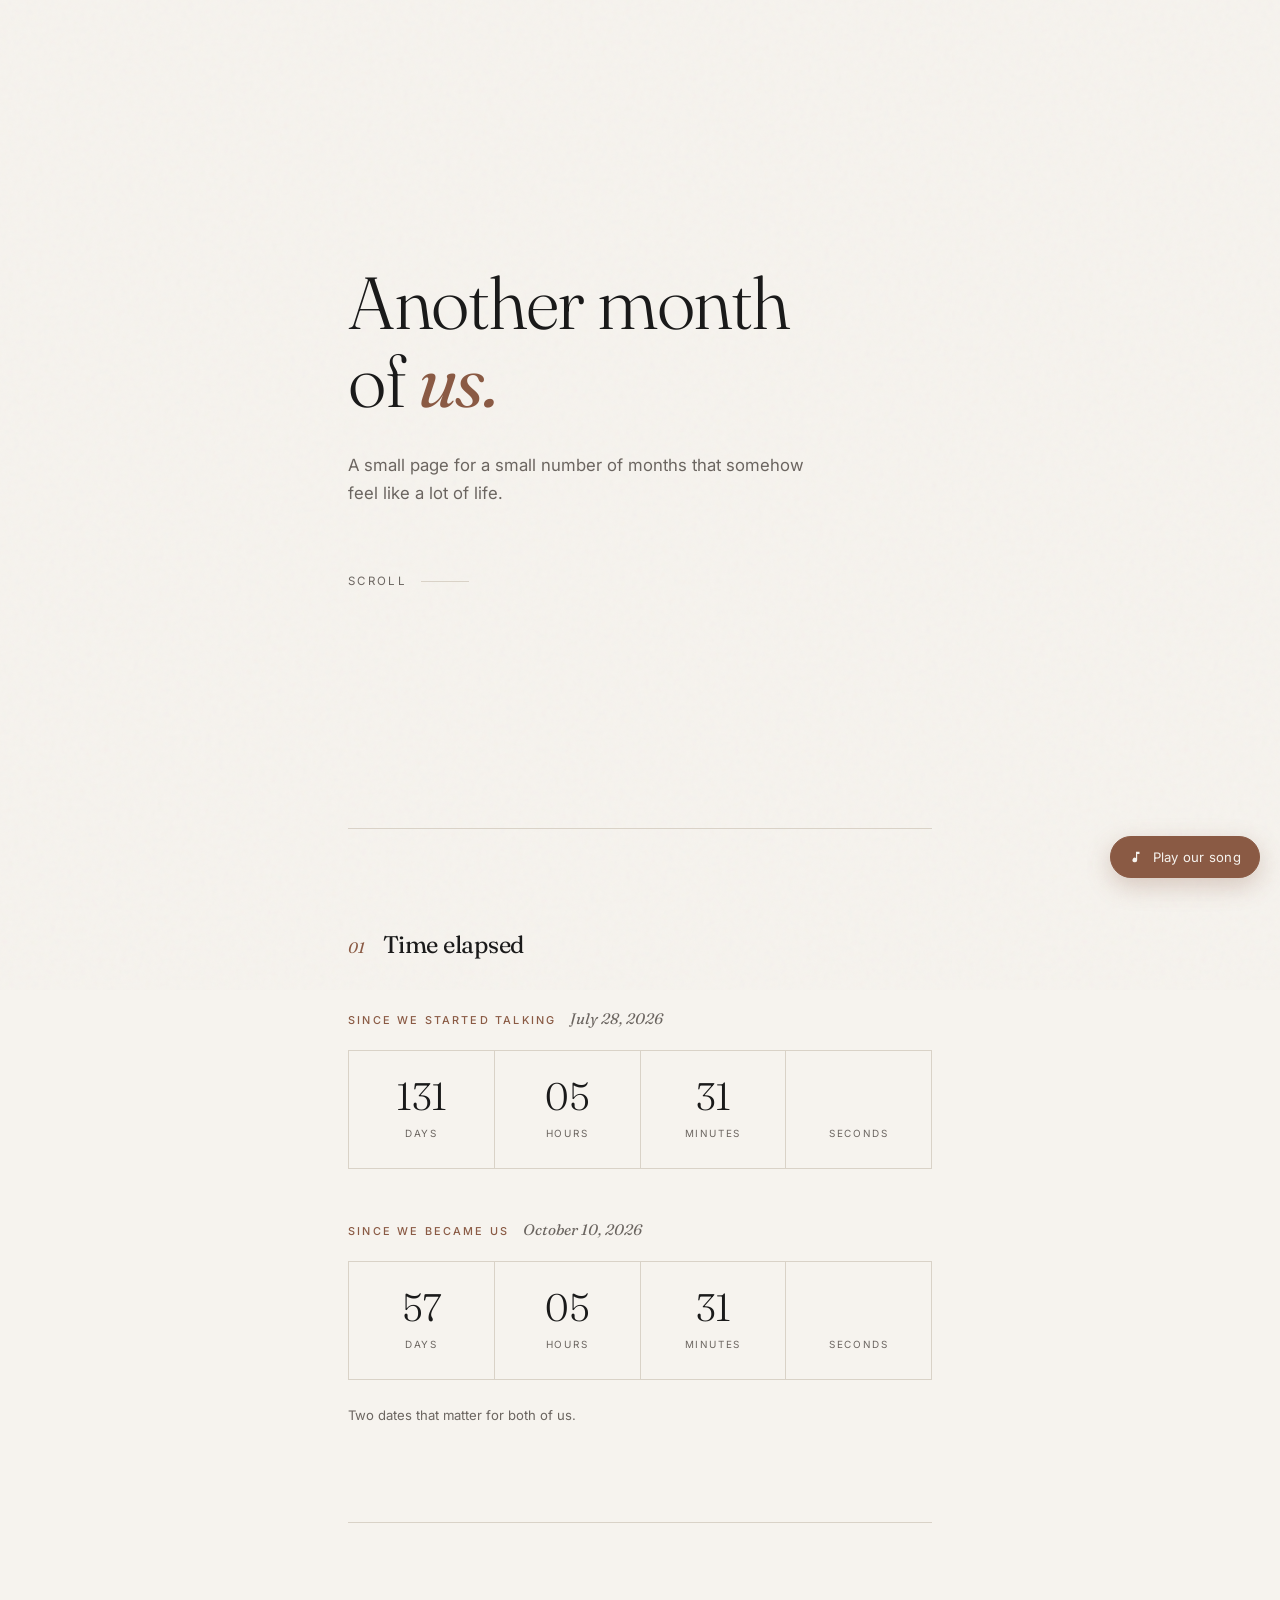
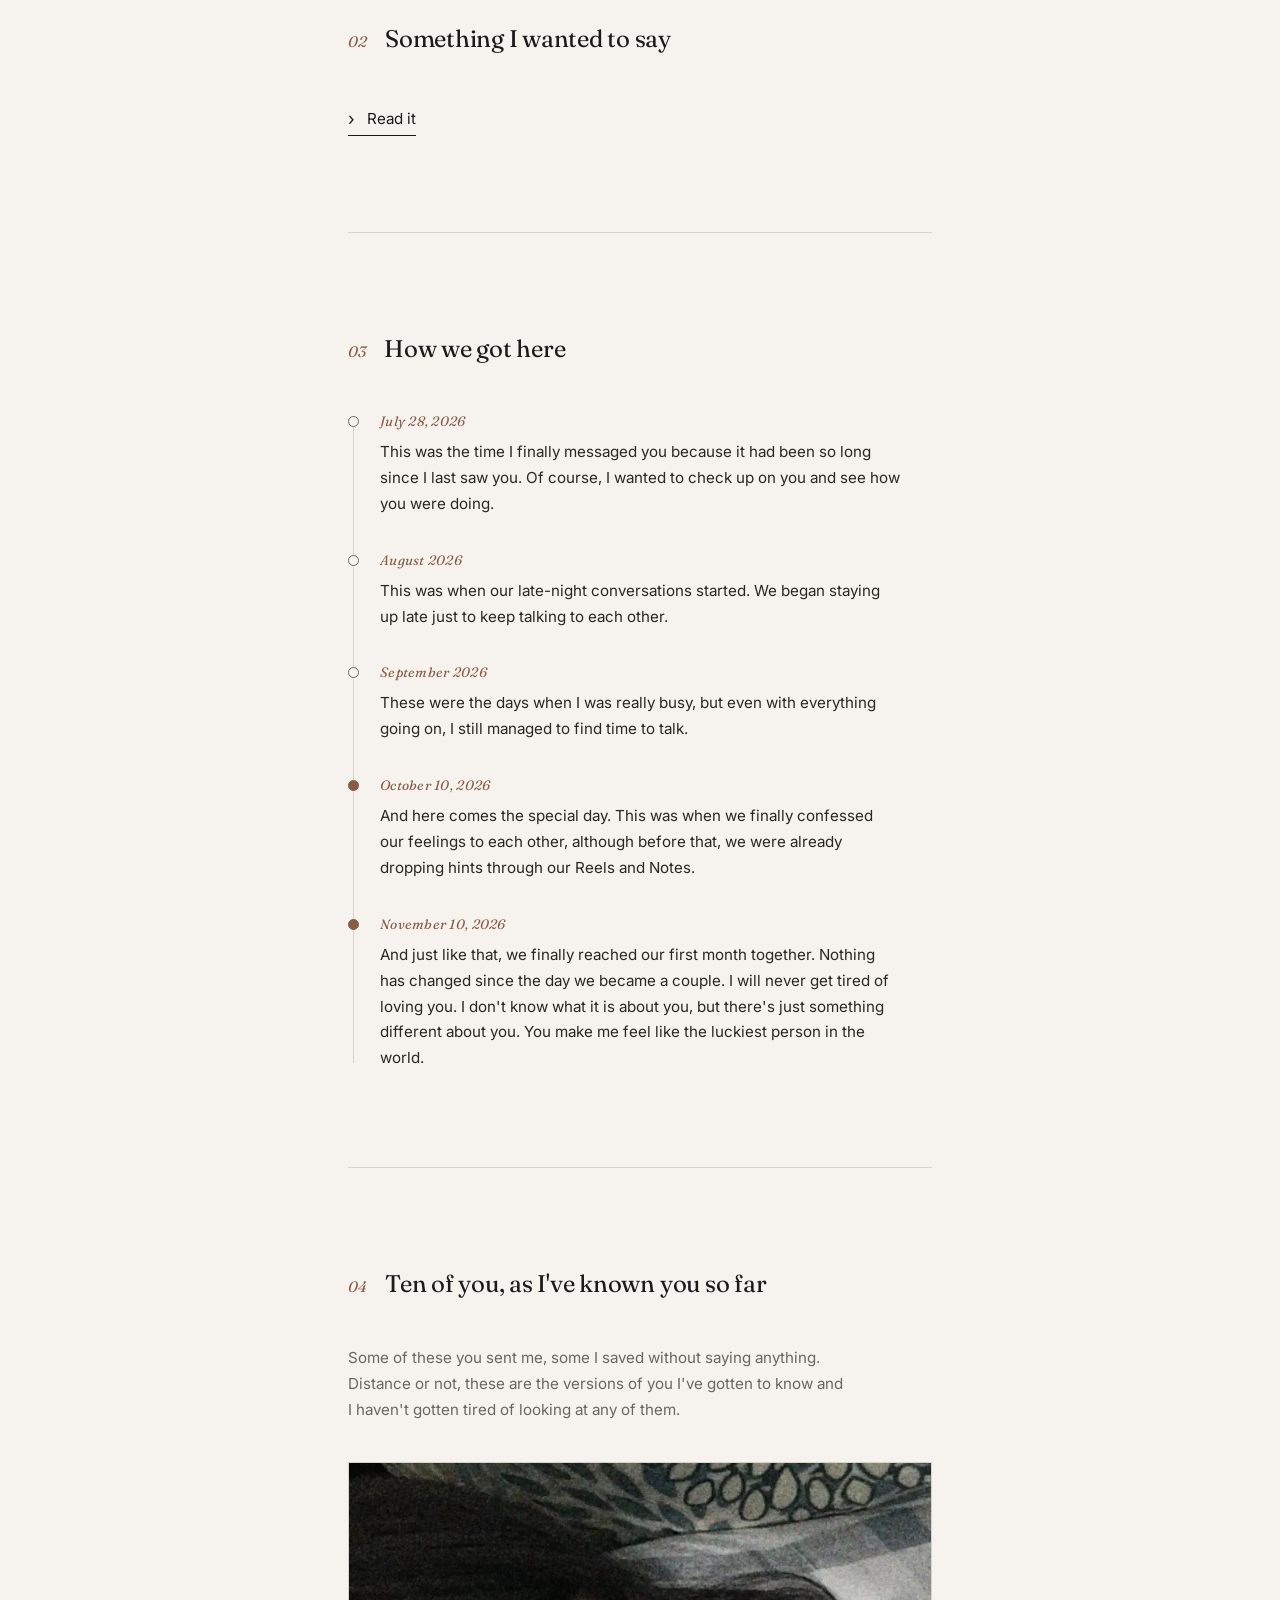
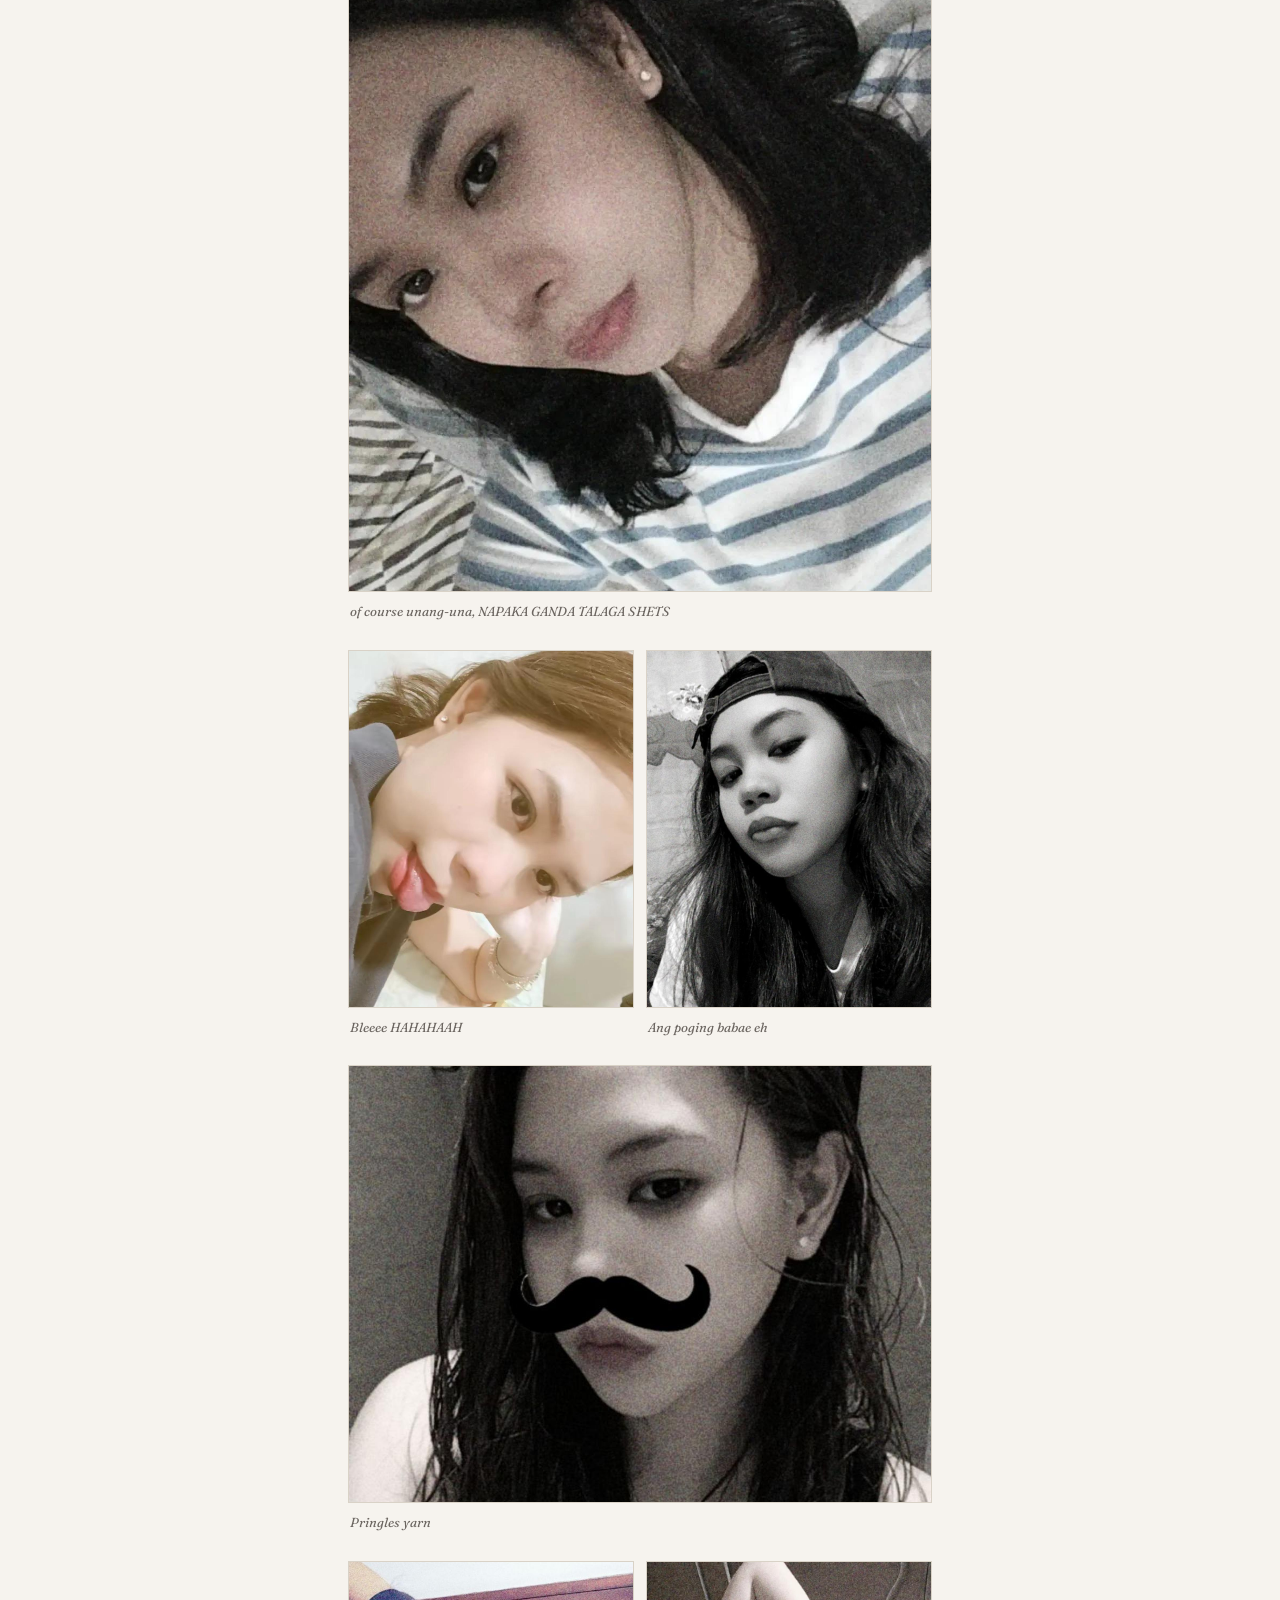
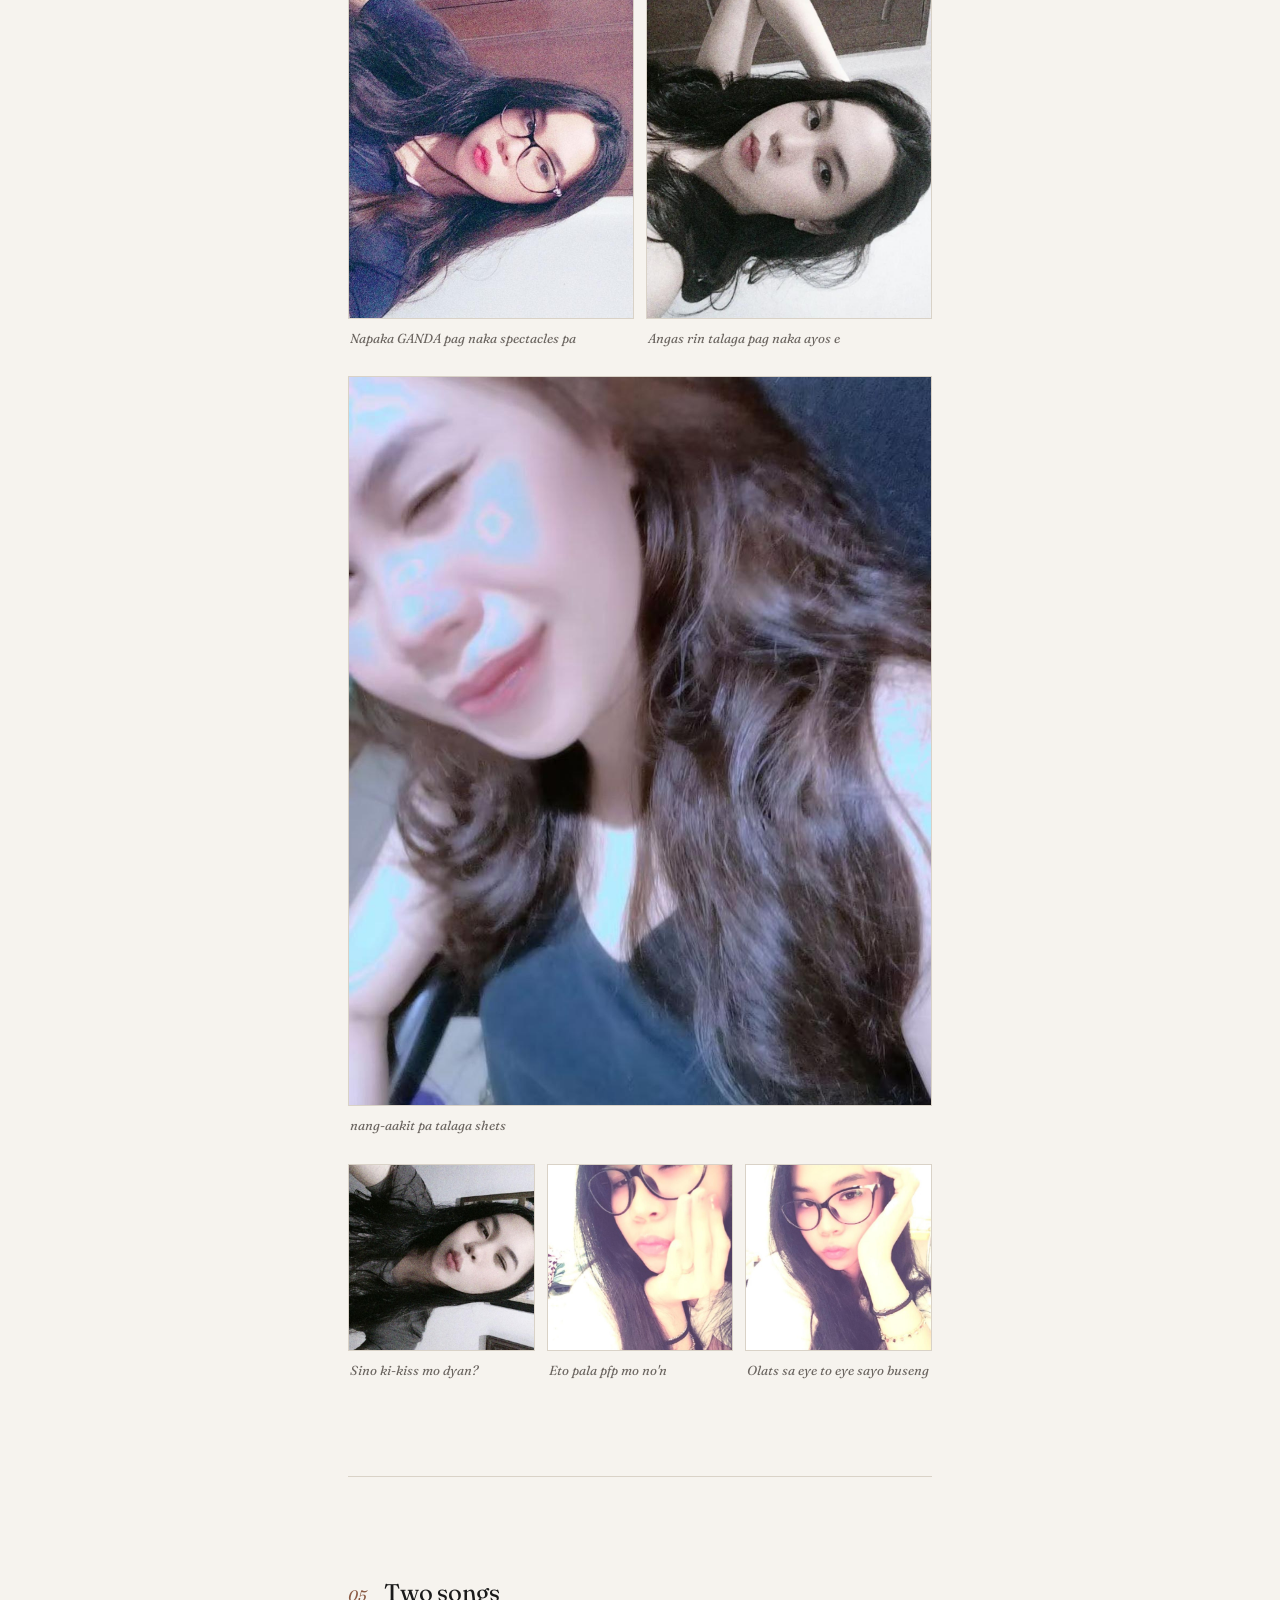
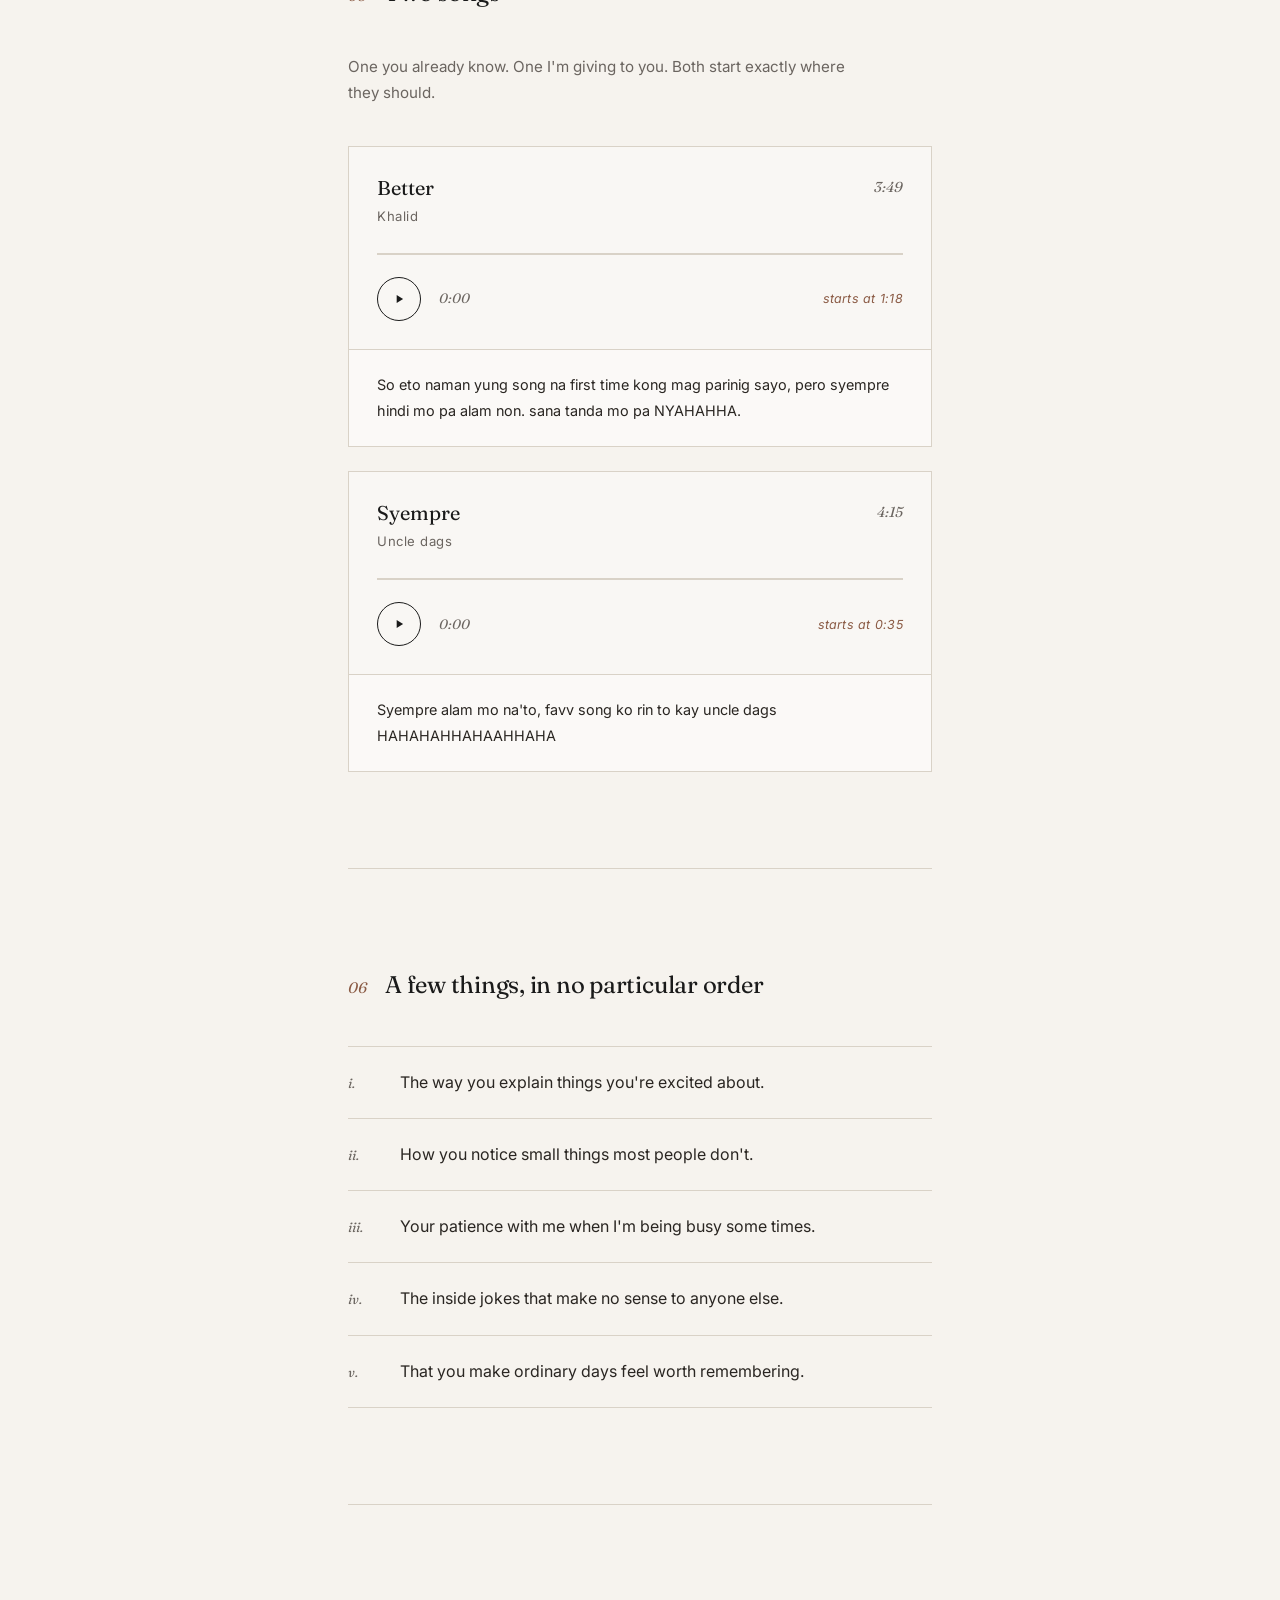
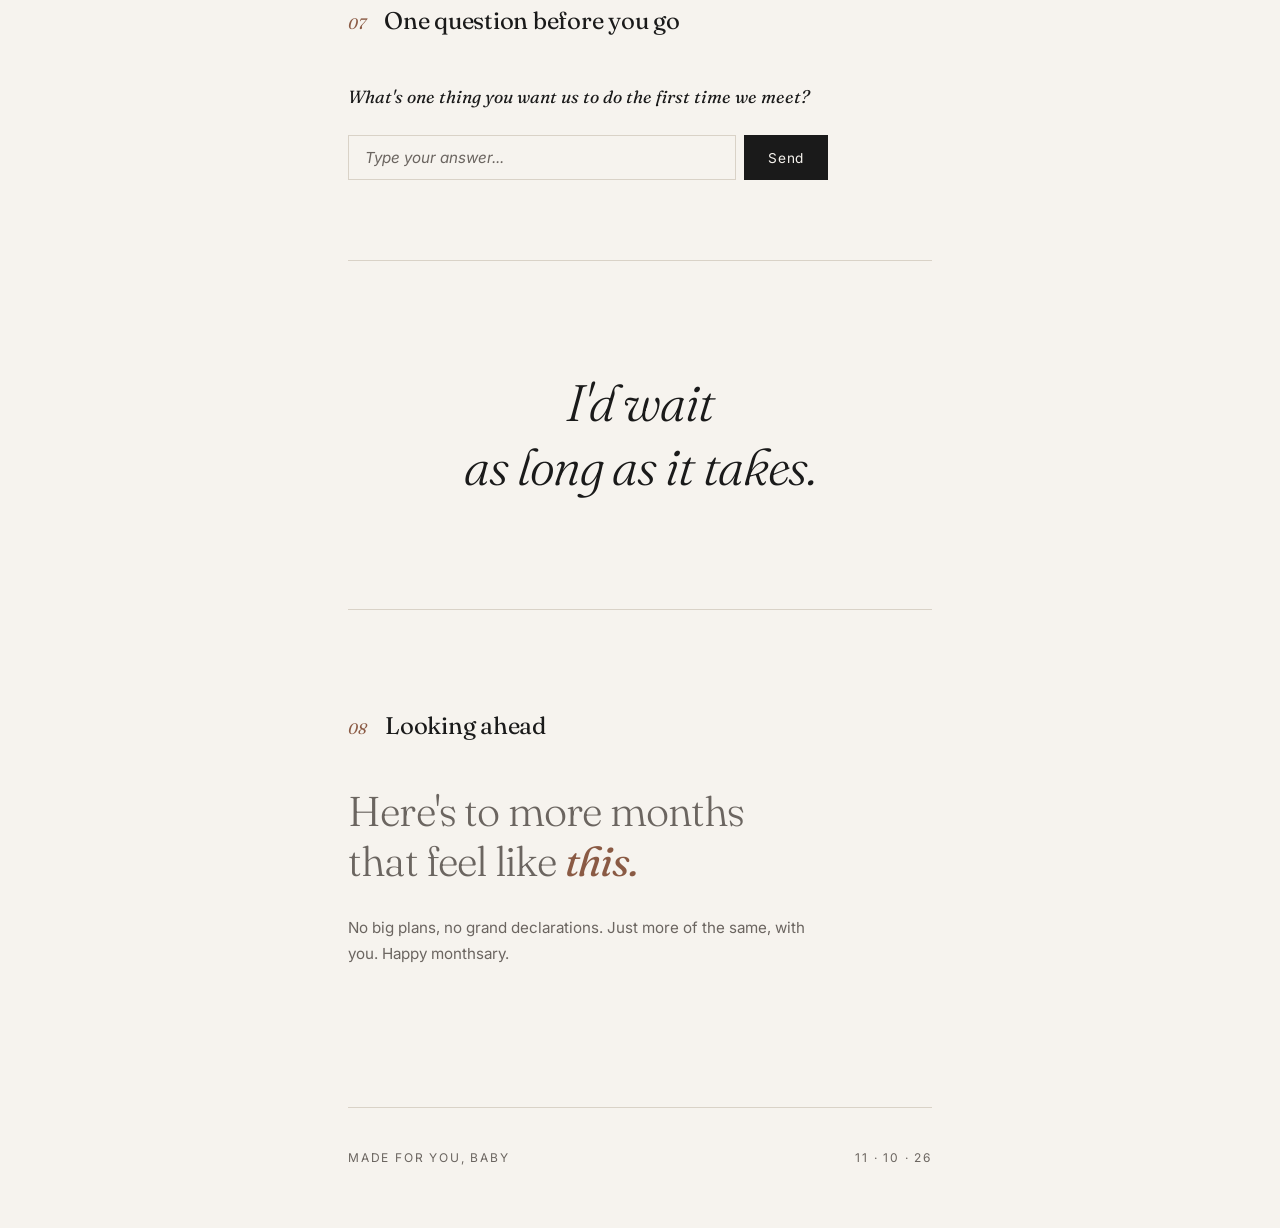
==== main.html @ 3de146c2 "Add files via upload" ====
<!DOCTYPE html>
<html lang="en">
<head>
<meta charset="UTF-8">
<meta name="viewport" content="width=device-width, initial-scale=1.0">
<title>November 10</title>
<link rel="preconnect" href="https://fonts.googleapis.com">
<link rel="preconnect" href="https://fonts.gstatic.com" crossorigin>
<link href="https://fonts.googleapis.com/css2?family=Fraunces:opsz,wght@9..144,300;9..144,400;9..144,500&family=Inter:wght@300;400;500&display=swap" rel="stylesheet">
<link rel="stylesheet" href="styles.css">
</head>
<body>

<!-- Reading progress bar -->
<div class="progress-track" aria-hidden="true">
  <div class="progress-fill" id="progressFill"></div>
</div>

<div class="wrap">

  <header class="hero">
    <div class="eyebrow"></div>
    <h1>Another month<br>of <em>us.</em></h1>
    <p class="lede">A small page for a small number of months that somehow feel like a lot of life.</p>
    <div class="scroll-cue">Scroll</div>
  </header>

  <!-- 01 COUNTER -->
  <section class="reveal">
    <div class="section-head">
      <span class="num">01</span>
      <h2>Time elapsed</h2>
    </div>

    <div class="time-group">
      <div class="time-label">
        <span class="tag">Since we started talking</span>
        <span class="date">July 28, 2026</span>
      </div>
      <div class="counter">
        <div class="cell"><span class="n flip-num" data-num="talk-d">0</span><span class="l">Days</span></div>
        <div class="cell"><span class="n flip-num" data-num="talk-h">0</span><span class="l">Hours</span></div>
        <div class="cell"><span class="n flip-num" data-num="talk-m">0</span><span class="l">Minutes</span></div>
        <div class="cell"><span class="n flip-num" data-num="talk-s">0</span><span class="l">Seconds</span></div>
      </div>
    </div>

    <div class="time-group">
      <div class="time-label">
        <span class="tag">Since we became us</span>
        <span class="date">October 10, 2026</span>
      </div>
      <div class="counter">
        <div class="cell"><span class="n flip-num" data-num="us-d">0</span><span class="l">Days</span></div>
        <div class="cell"><span class="n flip-num" data-num="us-h">0</span><span class="l">Hours</span></div>
        <div class="cell"><span class="n flip-num" data-num="us-m">0</span><span class="l">Minutes</span></div>
        <div class="cell"><span class="n flip-num" data-num="us-s">0</span><span class="l">Seconds</span></div>
      </div>
    </div>

    <p class="counter-note">
      Two dates that matter for both of us.
    </p>
  </section>

  <!-- 02 LETTER -->
  <section class="reveal">
    <div class="section-head">
      <span class="num">02</span>
      <h2>Something I wanted to say</h2>
    </div>
    <button class="letter-trigger" id="letterBtn" aria-expanded="false" aria-controls="letter">
      <span class="arrow">&rsaquo;</span>
      <span>Read it</span>
    </button>

    <div class="letter" id="letter">

      <div class="letter-toolbar">
        <button class="translate-btn" id="translateBtn" aria-pressed="false">
          <svg viewBox="0 0 24 24" aria-hidden="true">
            <path d="M12.87 15.07l-2.54-2.51.03-.03A17.52 17.52 0 0 0 14.07 6H17V4h-7V2H8v2H1v2h11.17C11.5 7.92 10.44 9.75 9 11.35 8.07 10.32 7.3 9.19 6.69 8h-2c.73 1.63 1.73 3.17 2.98 4.56l-5.09 5.02L4 19l5-5 3.11 3.11.76-2.04zM18.5 10h-2L12 22h2l1.12-3h4.75L21 22h2l-4.5-12zm-2.62 7l1.62-4.33L19.12 17h-3.24z"/>
          </svg>
          <span id="translateLabel">Translate to Tagalog</span>
        </button>
      </div>

      <div class="letter-content" data-lang="en">
        <p>Marianne,</p>
        <p>Baby, first of all, thank you for all the time you've been giving me. I think it all started when we kept having conversations with each other, even if it meant staying up late. Thank you because we wouldn't be like this if you hadn't made the first move back then. I was just too scared to say what I really felt, or in short, I was too shy HAHAHAHA.</p>
        <p>But anyway, here we are now, finally together, and I'm just really happy about it. It feels like I found a treasure chest HAHAHA.</p>
        <p>I'm also sorry if I can't give you the things you need right now, but I promise I'll make it up to you. I'll also be consistent in this relationship. I hope things between us never change and that we stay the way we are right now.</p>
        <p>And please, just tell me if there are things I say that are wrong so I can avoid saying them. Sometimes, I might go too far with the things I say without realizing that they're already wrong. I promise I'll keep changing and improving.</p>
        <p>That's all, and thank you so much for everything, I love you so much!</p>
        <p class="sign">— Chester</p>
      </div>

      <div class="letter-content" data-lang="tl" hidden>
        <p>Marianne,</p>
        <p>Baby, una sa lahat, thank you sa lahat ng time na binibigay mo sakin simula na siguro to nung sunod sunod na pag-uusap natin na puro puyatan pa, then thank you kasi hindi sana tayo ganto kung hindi pa ikaw nag first move non, parang takot pa kasi ako non sabihin talaga o in short torpe HAHAHAHA</p>
        <p>Pero so yun na nga andito na tayo sa time na naging tayo na which is para sakin sobrang saya and hindi ko lang na expect na ganto mangyayari, kasi sino ba naman diba ikaw pa talaga nagka gusto sakin tas ang ganda ganda mo pa aa, para akong nakakita ng treasure chest nyan HAHAHAHAHA</p>
        <p>Then sorry if sa ngayon hindi ko pa kaya ibigay yung mga things na need mo, pero promise babawi't babawi ako and then magiging consistent ako sa relationship natin na'to, huwag sana magbago kung ano tayo ngayon.</p>
        <p>And magsabi kalang if may mga bagay akong maling nasasabi para maiwasan ko kasi minsan o siguro sumosobra na rin ako sa mga sinasabi ko na mali na pala ganon, promise magbabago at magbabago ako.</p>
        <p>'Yun lang, baby. Thank you so much sa lahat, I love you so much!</p>
        <p class="sign">— Chester</p>
      </div>

    </div>
  </section>

  <!-- 03 TIMELINE -->
  <section class="reveal">
    <div class="section-head">
      <span class="num">03</span>
      <h2>How we got here</h2>
    </div>
    <div class="timeline">
      <div class="tl-item">
        <div class="tl-dot"></div>
        <div class="tl-date">July 28, 2026</div>
        <div class="tl-text">This was the time I finally messaged you because it had been so long since I last saw you. Of course, I wanted to check up on you and see how you were doing.</div>
      </div>
      <div class="tl-item">
        <div class="tl-dot"></div>
        <div class="tl-date">August 2026</div>
        <div class="tl-text">This was when our late-night conversations started. We began staying up late just to keep talking to each other.</div>
      </div>
      <div class="tl-item">
        <div class="tl-dot"></div>
        <div class="tl-date">September 2026</div>
        <div class="tl-text">These were the days when I was really busy, but even with everything going on, I still managed to find time to talk.</div>
      </div>
      <div class="tl-item">
        <div class="tl-dot accent"></div>
        <div class="tl-date">October 10, 2026</div>
        <div class="tl-text">And here comes the special day. This was when we finally confessed our feelings to each other, although before that, we were already dropping hints through our Reels and Notes.</div>
      </div>
      <div class="tl-item">
        <div class="tl-dot accent"></div>
        <div class="tl-date">November 10, 2026</div>
        <div class="tl-text">And just like that, we finally reached our first month together. Nothing has changed since the day we became a couple. I will never get tired of loving you. I don't know what it is about you, but there's just something different about you. You make me feel like the luckiest person in the world.</div>
      </div>
    </div>
  </section>

  <!-- 04 PHOTOS -->
  <section class="reveal">
    <div class="section-head">
      <span class="num">04</span>
      <h2>Ten of you, as I've known you so far</h2>
    </div>
    <p class="photo-intro">
      Some of these you sent me, some I saved without saying anything. Distance or not, these are the versions of you I've gotten to know and I haven't gotten tired of looking at any of them.
    </p>

    <div class="gallery">

      <div class="photo-row full">
        <div class="photo">
          <div class="photo-frame portrait">
            <img src="5.jpg" alt="Photo 1" data-lightbox data-caption="of course unang-una, NAPAKA GANDA TALAGA SHETS">
          </div>
          <p class="photo-cap">of course unang-una, NAPAKA GANDA TALAGA SHETS</p>
        </div>
      </div>

      <div class="photo-row duo">
        <div class="photo">
          <div class="photo-frame portrait">
            <img src="7.jpg" alt="Photo 2" data-lightbox data-caption="Bleeee HAHAHAAH">
          </div>
          <p class="photo-cap">Bleeee HAHAHAAH</p>
        </div>
        <div class="photo">
          <div class="photo-frame portrait">
            <img src="9.jpg" alt="Photo 3" data-lightbox data-caption="Ang poging babae eh">
          </div>
          <p class="photo-cap">Ang poging babae eh</p>
        </div>
      </div>

      <div class="photo-row full">
        <div class="photo">
          <div class="photo-frame wide">
            <img src="6.jpg" alt="Photo 4" data-lightbox data-caption="Pringles yarn">
          </div>
          <p class="photo-cap">Pringles yarn</p>
        </div>
      </div>

      <div class="photo-row duo">
        <div class="photo">
          <div class="photo-frame portrait">
            <img src="2.jpg" alt="Photo 5" data-lightbox data-caption="Napaka GANDA pag naka spectacles pa">
          </div>
          <p class="photo-cap">Napaka GANDA pag naka spectacles pa</p>
        </div>
        <div class="photo">
          <div class="photo-frame portrait">
            <img src="8.jpg" alt="Photo 6" data-lightbox data-caption="Angas rin talaga pag naka ayos e">
          </div>
          <p class="photo-cap">Angas rin talaga pag naka ayos e</p>
        </div>
      </div>

      <div class="photo-row full">
        <div class="photo">
          <div class="photo-frame portrait">
            <img src="1.jpg" alt="Photo 7" data-lightbox data-caption="nang-aakit pa talaga shets">
          </div>
          <p class="photo-cap">nang-aakit pa talaga shets</p>
        </div>
      </div>

      <div class="photo-row trio">
        <div class="photo">
          <div class="photo-frame square">
            <img src="3.jpg" alt="Photo 8" data-lightbox data-caption="Sino ki-kiss mo dyan?">
          </div>
          <p class="photo-cap">Sino ki-kiss mo dyan?</p>
        </div>
        <div class="photo">
          <div class="photo-frame square">
            <img src="4.jpg" alt="Photo 9" data-lightbox data-caption="Eto pala pfp mo no'n">
          </div>
          <p class="photo-cap">Eto pala pfp mo no'n</p>
        </div>
        <div class="photo">
          <div class="photo-frame square">
            <img src="10.jpg" alt="Photo 10" data-lightbox data-caption="Olats sa eye to eye sayo buseng">
          </div>
          <p class="photo-cap">Olats sa eye to eye sayo buseng</p>
        </div>
      </div>

    </div>
  </section>

  <!-- 05 MUSIC -->
  <section class="reveal">
    <div class="section-head">
      <span class="num">05</span>
      <h2>Two songs</h2>
    </div>
    <p class="music-intro">One you already know. One I'm giving to you. Both start exactly where they should.</p>

    <div class="track">
      <div class="track-player">
        <div class="music-meta">
          <div>
            <div class="music-title">Better</div>
            <div class="music-artist">Khalid</div>
          </div>
          <div class="music-duration" data-dur="track1">0:00</div>
        </div>

        <div class="progress-wrap" data-track="track1">
          <div class="progress-bar" data-bar="track1"></div>
        </div>

        <div class="controls">
          <button class="play-btn" data-play="track1" aria-label="Play">
            <svg data-icon="track1" viewBox="0 0 24 24"><path d="M8 5v14l11-7z"/></svg>
          </button>
          <span class="time" data-time="track1">0:00</span>
          <span class="start-hint" data-hint="track1"></span>
        </div>
      </div>

      <p class="music-note">
        So eto naman yung song na first time kong mag parinig sayo, pero syempre hindi mo pa alam non. sana tanda mo pa NYAHAHHA.
      </p>

      <audio id="track1" preload="metadata" src="Khalid - Better (Lyrics).mp3" data-start="1:18"></audio>
    </div>

    <div class="track">
      <div class="track-player">
        <div class="music-meta">
          <div>
            <div class="music-title">Syempre</div>
            <div class="music-artist">Uncle dags</div>
          </div>
          <div class="music-duration" data-dur="track2">0:00</div>
        </div>

        <div class="progress-wrap" data-track="track2">
          <div class="progress-bar" data-bar="track2"></div>
        </div>

        <div class="controls">
          <button class="play-btn" data-play="track2" aria-label="Play">
            <svg data-icon="track2" viewBox="0 0 24 24"><path d="M8 5v14l11-7z"/></svg>
          </button>
          <span class="time" data-time="track2">0:00</span>
          <span class="start-hint" data-hint="track2"></span>
        </div>
      </div>

      <p class="music-note">
        Syempre alam mo na'to, favv song ko rin to kay uncle dags HAHAHAHHAHAAHHAHA
      </p>

      <audio id="track2" preload="metadata" src="Willi Revillame - Syempre (Lyrics).mp3" data-start="35"></audio>
    </div>
  </section>

  <!-- 06 REASONS -->
  <section class="reveal">
    <div class="section-head">
      <span class="num">06</span>
      <h2>A few things, in no particular order</h2>
    </div>
    <ul class="reasons" id="reasons">
      <li><span class="idx">i.</span><span class="txt">The way you explain things you're excited about.</span></li>
      <li><span class="idx">ii.</span><span class="txt">How you notice small things most people don't.</span></li>
      <li><span class="idx">iii.</span><span class="txt">Your patience with me when I'm being busy some times.</span></li>
      <li><span class="idx">iv.</span><span class="txt">The inside jokes that make no sense to anyone else.</span></li>
      <li><span class="idx">v.</span><span class="txt">That you make ordinary days feel worth remembering.</span></li>
    </ul>
  </section>

  <!-- 07 QUESTION -->
  <section class="reveal question-section">
    <div class="section-head">
      <span class="num">07</span>
      <h2>One question before you go</h2>
    </div>
    <p class="question-text">What's one thing you want us to do the first time we meet?</p>
    <form class="question-form" id="questionForm">
      <input type="text" id="questionInput" placeholder="Type your answer..." autocomplete="off">
      <button type="submit">Send</button>
    </form>
    <p class="question-response" id="questionResponse" hidden>Noted. Consider it happening.</p>
  </section>

  <!-- CLOSING QUOTE -->
  <section class="closing-quote reveal">
    <p class="big-quote">I'd wait<br>as long as it takes.</p>
  </section>

  <!-- 08 CLOSING -->
  <section class="closing reveal">
    <div class="section-head">
      <span class="num">08</span>
      <h2>Looking ahead</h2>
    </div>
    <p class="big">Here's to more months<br>that feel like <em>this.</em></p>
    <p>No big plans, no grand declarations. Just more of the same, with you. Happy monthsary.</p>
  </section>

  <footer>
    <span>Made for you, Baby</span>
    <span>11 · 10 · 26</span>
  </footer>

</div>

<!-- FLOATING SONG PILL -->
<button class="song-pill" id="songPill" aria-label="Play our song">
  <svg viewBox="0 0 24 24" aria-hidden="true">
    <path d="M12 3v10.55A4 4 0 1 0 14 17V7h4V3h-6z"/>
  </svg>
  <span>Play our song</span>
</button>

<script src="script.js"></script>

</body>
</html>
---- styles.css ----
:root {
  --bg: #f6f3ee;
  --ink: #1a1a1a;
  --muted: #6b6560;
  --line: #d9d2c7;
  --accent: #8a5a44;
}

* { margin: 0; padding: 0; box-sizing: border-box; }
html { scroll-behavior: smooth; }

body {
  background: var(--bg);
  color: var(--ink);
  font-family: 'Inter', sans-serif;
  font-weight: 400;
  line-height: 1.7;
  -webkit-font-smoothing: antialiased;
  overflow-x: hidden;
}

body::before {
  content: '';
  position: fixed;
  inset: -10%;
  pointer-events: none;
  z-index: 1;
  opacity: 0.035;
  background-image: url("data:image/svg+xml,%3Csvg viewBox='0 0 200 200' xmlns='http://www.w3.org/2000/svg'%3E%3Cfilter id='n'%3E%3CfeTurbulence type='fractalNoise' baseFrequency='0.9' numOctaves='3'/%3E%3C/filter%3E%3Crect width='100%25' height='100%25' filter='url(%23n)'/%3E%3C/svg%3E");
  animation: grainDrift 140s linear infinite;
  will-change: transform;
}

@keyframes grainDrift {
  0%   { transform: translate3d(0, 0, 0); }
  25%  { transform: translate3d(-2%, -1%, 0); }
  50%  { transform: translate3d(1%, -3%, 0); }
  75%  { transform: translate3d(3%, 1%, 0); }
  100% { transform: translate3d(0, 0, 0); }
}

/* Respect users who prefer reduced motion */
@media (prefers-reduced-motion: reduce) {
  body::before { animation: none; }
}

.wrap {
  position: relative;
  z-index: 2;
  max-width: 640px;
  margin: 0 auto;
  padding: 0 28px;
}

/* =========================================================
   READING PROGRESS BAR — hairline at the very top
   ========================================================= */
.progress-track {
  position: fixed;
  top: 0;
  left: 0;
  right: 0;
  height: 2px;
  z-index: 9999;
  pointer-events: none;
  background: transparent;
}

.progress-fill {
  height: 100%;
  width: 0%;
  background: var(--accent);
  transition: width 0.08s linear;
  opacity: 0.85;
}

/* =========================================================
   FLIP DIGITS — soft sliding numbers on the counter
   ========================================================= */
.flip-num {
  display: inline-block;
  position: relative;
  transition: opacity 0.28s ease, transform 0.28s cubic-bezier(0.4, 0, 0.2, 1);
  will-change: opacity, transform;
}

.flip-num.flipping {
  opacity: 0;
  transform: translateY(-6px);
}

/* =========================================================
   HERO
   ========================================================= */
.hero {
  min-height: 92vh;
  display: flex;
  flex-direction: column;
  justify-content: center;
  padding: 80px 0;
}

.eyebrow {
  font-size: 0.72rem;
  letter-spacing: 0.22em;
  text-transform: uppercase;
  color: var(--muted);
  margin-bottom: 28px;
  opacity: 0;
  animation: fadeUp 1s 0.1s ease forwards;
}

h1 {
  font-family: 'Fraunces', serif;
  font-weight: 300;
  font-size: clamp(2.6rem, 8vw, 4.6rem);
  line-height: 1.05;
  letter-spacing: -0.02em;
  margin-bottom: 32px;
  opacity: 0;
  animation: fadeUp 1.1s 0.25s ease forwards;
}

h1 em {
  font-style: italic;
  font-weight: 400;
  color: var(--accent);
}

.lede {
  font-size: 1.05rem;
  color: var(--muted);
  max-width: 42ch;
  opacity: 0;
  animation: fadeUp 1.1s 0.45s ease forwards;
}

.scroll-cue {
  margin-top: 64px;
  font-size: 0.72rem;
  letter-spacing: 0.2em;
  text-transform: uppercase;
  color: var(--muted);
  display: flex;
  align-items: center;
  gap: 14px;
  opacity: 0;
  animation: fadeUp 1.1s 0.65s ease forwards;
}

.scroll-cue::after {
  content: '';
  width: 48px;
  height: 1px;
  background: var(--line);
}

/* =========================================================
   SECTIONS
   ========================================================= */
section {
  padding: 96px 0;
  border-top: 1px solid var(--line);
}

.section-head {
  display: flex;
  align-items: baseline;
  gap: 18px;
  margin-bottom: 40px;
}

.num {
  font-family: 'Fraunces', serif;
  font-style: italic;
  font-size: 0.95rem;
  color: var(--accent);
  font-weight: 400;
}

h2 {
  font-family: 'Fraunces', serif;
  font-weight: 400;
  font-size: 1.5rem;
  letter-spacing: -0.01em;
}

/* =========================================================
   COUNTERS
   ========================================================= */
.time-group { margin-bottom: 48px; }
.time-group:last-of-type { margin-bottom: 0; }

.time-label {
  display: flex;
  align-items: baseline;
  gap: 14px;
  margin-bottom: 18px;
  flex-wrap: wrap;
}

.time-label .tag {
  font-size: 0.68rem;
  letter-spacing: 0.2em;
  text-transform: uppercase;
  color: var(--accent);
  font-weight: 500;
}

.time-label .date {
  font-family: 'Fraunces', serif;
  font-style: italic;
  font-size: 0.95rem;
  color: var(--muted);
}

.counter {
  display: grid;
  grid-template-columns: repeat(4, 1fr);
  gap: 1px;
  background: var(--line);
  border: 1px solid var(--line);
}

.cell {
  background: var(--bg);
  padding: 26px 10px;
  text-align: center;
}

.cell .n {
  font-family: 'Fraunces', serif;
  font-weight: 300;
  font-size: clamp(1.6rem, 5.5vw, 2.4rem);
  line-height: 1;
  display: block;
  font-variant-numeric: tabular-nums;
}

.cell .l {
  font-size: 0.62rem;
  letter-spacing: 0.18em;
  text-transform: uppercase;
  color: var(--muted);
  margin-top: 10px;
  display: block;
}

.counter-note {
  font-size: 0.82rem;
  color: var(--muted);
  margin-top: 24px;
  max-width: 52ch;
}

/* =========================================================
   LETTER
   ========================================================= */
.letter-trigger {
  display: inline-flex;
  align-items: center;
  gap: 12px;
  background: none;
  border: none;
  border-bottom: 1px solid var(--ink);
  padding: 0 0 6px;
  font-family: inherit;
  font-size: 0.95rem;
  color: var(--ink);
  cursor: pointer;
  transition: gap 0.3s ease, opacity 0.3s ease;
  margin-top: 8px;
}

.letter-trigger:hover { gap: 20px; opacity: 0.65; }
.letter-trigger .arrow { transition: transform 0.4s ease; font-size: 1.1rem; }
.letter-trigger.open .arrow { transform: rotate(90deg); }

.letter {
  max-height: 0;
  overflow: hidden;
  transition: max-height 0.9s cubic-bezier(0.4, 0, 0.2, 1),
              opacity 0.5s ease,
              margin 0.5s ease;
  opacity: 0;
}

.letter.open {
  max-height: 2400px;
  opacity: 1;
  margin-top: 40px;
}

.letter p {
  margin-bottom: 20px;
  font-size: 1rem;
  color: #2a2622;
  max-width: 54ch;
}

.letter p:first-child {
  font-family: 'Fraunces', serif;
  font-size: 1.15rem;
}

.sign {
  font-family: 'Fraunces', serif;
  font-style: italic;
  color: var(--accent);
  margin-top: 32px;
}

.letter-toolbar {
  display: flex;
  justify-content: flex-end;
  margin-bottom: 24px;
  padding-bottom: 16px;
  border-bottom: 1px solid var(--line);
}

.translate-btn {
  display: inline-flex;
  align-items: center;
  gap: 8px;
  background: none;
  border: 1px solid var(--line);
  border-radius: 100px;
  padding: 7px 14px;
  font-family: 'Inter', sans-serif;
  font-size: 0.78rem;
  letter-spacing: 0.02em;
  color: var(--muted);
  cursor: pointer;
  transition: background 0.25s ease, color 0.25s ease, border-color 0.25s ease;
}

.translate-btn:hover {
  color: var(--ink);
  border-color: var(--ink);
}

.translate-btn svg {
  width: 14px;
  height: 14px;
  fill: currentColor;
  flex-shrink: 0;
}

.translate-btn.active {
  background: var(--accent);
  border-color: var(--accent);
  color: var(--bg);
}

.letter-content {
  animation: langFade 0.35s ease;
}

@keyframes langFade {
  from { opacity: 0; transform: translateY(6px); }
  to   { opacity: 1; transform: translateY(0); }
}

/* =========================================================
   TIMELINE
   ========================================================= */
.timeline {
  position: relative;
  padding-left: 32px;
  margin-top: 8px;
}

.timeline::before {
  content: '';
  position: absolute;
  left: 5px;
  top: 8px;
  bottom: 8px;
  width: 1px;
  background: var(--line);
}

.tl-item {
  position: relative;
  padding-bottom: 32px;
}

.tl-item:last-child { padding-bottom: 0; }

.tl-dot {
  position: absolute;
  left: -32px;
  top: 6px;
  width: 11px;
  height: 11px;
  border-radius: 50%;
  background: var(--bg);
  border: 1px solid var(--muted);
}

.tl-dot.accent {
  background: var(--accent);
  border-color: var(--accent);
}

.tl-date {
  font-family: 'Fraunces', serif;
  font-style: italic;
  font-size: 0.85rem;
  color: var(--accent);
  margin-bottom: 6px;
  letter-spacing: 0.02em;
}

.tl-text {
  font-size: 0.95rem;
  color: #2a2622;
  line-height: 1.7;
  max-width: 52ch;
}

/* =========================================================
   PHOTOS
   ========================================================= */
.photo-intro {
  font-size: 0.95rem;
  color: var(--muted);
  max-width: 50ch;
  margin-bottom: 40px;
}

.gallery {
  display: flex;
  flex-direction: column;
  gap: 28px;
}

.photo-row {
  display: grid;
  gap: 12px;
}

.photo-row.full { grid-template-columns: 1fr; }
.photo-row.duo  { grid-template-columns: 1fr 1fr; }
.photo-row.trio { grid-template-columns: 1fr 1fr 1fr; }

.photo {
  display: flex;
  flex-direction: column;
  gap: 10px;
}

.photo-frame {
  position: relative;
  width: 100%;
  overflow: hidden;
  background: #ebe6de;
  border: 1px solid var(--line);
  cursor: pointer;
}

.photo-frame img {
  display: block;
  width: 100%;
  height: 100%;
  object-fit: cover;
  transition: transform 0.8s cubic-bezier(0.4, 0, 0.2, 1);
}

.photo-frame:hover img {
  transform: scale(1.03);
}

.photo-frame.wide    { aspect-ratio: 4 / 3; }
.photo-frame.portrait{ aspect-ratio: 4 / 5; }
.photo-frame.square  { aspect-ratio: 1 / 1; }

.photo-cap {
  font-family: 'Fraunces', serif;
  font-style: italic;
  font-size: 0.82rem;
  color: var(--muted);
  line-height: 1.5;
  padding: 0 2px;
}

.photo {
  opacity: 0;
  transform: translateY(20px);
  transition: opacity 0.9s ease, transform 0.9s ease;
}

.photo.in {
  opacity: 1;
  transform: translateY(0);
}

/* =========================================================
   MUSIC
   ========================================================= */
.music-intro {
  font-size: 0.95rem;
  color: var(--muted);
  max-width: 50ch;
  margin-bottom: 40px;
}

.track {
  border: 1px solid var(--line);
  background: rgba(255,255,255,0.35);
  margin-bottom: 24px;
}

.track:last-of-type { margin-bottom: 0; }

.track-player { padding: 28px; }

.music-meta {
  display: flex;
  justify-content: space-between;
  align-items: flex-start;
  gap: 20px;
  margin-bottom: 26px;
}

.music-title {
  font-family: 'Fraunces', serif;
  font-size: 1.25rem;
  font-weight: 400;
  margin-bottom: 4px;
  line-height: 1.3;
}

.music-artist {
  font-size: 0.82rem;
  color: var(--muted);
  letter-spacing: 0.04em;
}

.music-duration {
  font-family: 'Fraunces', serif;
  font-style: italic;
  font-size: 0.9rem;
  color: var(--muted);
  white-space: nowrap;
  font-variant-numeric: tabular-nums;
}

.progress-wrap {
  height: 2px;
  background: var(--line);
  margin-bottom: 22px;
  cursor: pointer;
  position: relative;
}

.progress-bar {
  height: 100%;
  width: 0%;
  background: var(--accent);
  transition: width 0.1s linear;
}

.controls {
  display: flex;
  align-items: center;
  gap: 18px;
}

.play-btn {
  width: 44px;
  height: 44px;
  border-radius: 50%;
  border: 1px solid var(--ink);
  background: transparent;
  cursor: pointer;
  display: flex;
  align-items: center;
  justify-content: center;
  transition: background 0.25s ease, color 0.25s ease, transform 0.2s ease;
  color: var(--ink);
  flex-shrink: 0;
}

.play-btn:hover { background: var(--ink); color: var(--bg); }
.play-btn:active { transform: scale(0.94); }
.play-btn svg { width: 14px; height: 14px; fill: currentColor; }

.time {
  font-family: 'Fraunces', serif;
  font-style: italic;
  font-size: 0.85rem;
  color: var(--muted);
  font-variant-numeric: tabular-nums;
}

.start-hint {
  font-size: 0.78rem;
  color: var(--accent);
  margin-left: auto;
  font-style: italic;
  letter-spacing: 0.02em;
}

.music-note {
  font-size: 0.9rem;
  color: #2a2622;
  padding: 22px 28px;
  border-top: 1px solid var(--line);
  line-height: 1.8;
  background: rgba(255,255,255,0.25);
}

/* =========================================================
   REASONS
   ========================================================= */
.reasons {
  list-style: none;
  border-top: 1px solid var(--line);
}

.reasons li {
  border-bottom: 1px solid var(--line);
  padding: 22px 0;
  display: flex;
  gap: 24px;
  align-items: baseline;
  opacity: 0;
  transform: translateY(12px);
  transition: opacity 0.6s ease, transform 0.6s ease;
}

.reasons li.in { opacity: 1; transform: translateY(0); }

.reasons li .idx {
  font-family: 'Fraunces', serif;
  font-style: italic;
  font-size: 0.85rem;
  color: var(--muted);
  min-width: 28px;
}

.reasons li .txt { font-size: 1rem; color: #2a2622; }

/* =========================================================
   QUESTION
   ========================================================= */
.question-section { padding-bottom: 80px; }

.question-text {
  font-family: 'Fraunces', serif;
  font-size: 1.1rem;
  font-style: italic;
  color: var(--ink);
  margin-bottom: 24px;
  max-width: 46ch;
}

.question-form {
  display: flex;
  gap: 8px;
  max-width: 480px;
}

.question-form input {
  flex: 1;
  padding: 12px 16px;
  font-family: inherit;
  font-size: 0.95rem;
  color: var(--ink);
  background: transparent;
  border: 1px solid var(--line);
  outline: none;
  transition: border-color 0.25s ease;
}

.question-form input:focus {
  border-color: var(--accent);
}

.question-form input::placeholder {
  color: var(--muted);
  font-style: italic;
}

.question-form button {
  padding: 12px 24px;
  font-family: inherit;
  font-size: 0.85rem;
  letter-spacing: 0.05em;
  background: var(--ink);
  color: var(--bg);
  border: none;
  cursor: pointer;
  transition: background 0.25s ease;
}

.question-form button:hover { background: var(--accent); }

.question-response {
  font-family: 'Fraunces', serif;
  font-style: italic;
  font-size: 1rem;
  color: var(--accent);
  margin-top: 20px;
  animation: langFade 0.5s ease;
}

/* =========================================================
   CLOSING
   ========================================================= */
.closing { text-align: left; padding-bottom: 140px; }

.closing .big {
  font-family: 'Fraunces', serif;
  font-weight: 300;
  font-size: clamp(1.8rem, 5vw, 2.6rem);
  line-height: 1.2;
  letter-spacing: -0.02em;
  margin-bottom: 28px;
}

.closing .big em {
  font-style: italic;
  font-weight: 400;
  color: var(--accent);
}

.closing p { color: var(--muted); max-width: 46ch; font-size: 0.95rem; }

/* =========================================================
   FOOTER
   ========================================================= */
footer {
  padding: 40px 0 60px;
  border-top: 1px solid var(--line);
  font-size: 0.75rem;
  letter-spacing: 0.15em;
  text-transform: uppercase;
  color: var(--muted);
  display: flex;
  justify-content: space-between;
  flex-wrap: wrap;
  gap: 12px;
}

/* =========================================================
   ANIMATIONS
   ========================================================= */
@keyframes fadeUp {
  from { opacity: 0; transform: translateY(20px); }
  to { opacity: 1; transform: translateY(0); }
}

.reveal {
  opacity: 0;
  transform: translateY(24px);
  transition: opacity 0.8s ease, transform 0.8s ease;
}

.reveal.in { opacity: 1; transform: translateY(0); }

/* =========================================================
   CINEMATIC LIGHTBOX — mobile-first, swipe to navigate
   ========================================================= */
.lightbox {
  position: fixed;
  inset: 0;
  z-index: 10000;
  background: rgba(20, 17, 15, 0.96);
  display: flex;
  align-items: center;
  justify-content: center;
  opacity: 0;
  pointer-events: none;
  transition: opacity 0.35s ease;
  padding: 0;
  overflow: hidden;
  /* prevent page scroll underneath */
  touch-action: none;
}

.lightbox.open {
  opacity: 1;
  pointer-events: auto;
}

.lightbox-stage {
  position: relative;
  width: 100%;
  height: 100%;
  display: flex;
  align-items: center;
  justify-content: center;
  overflow: hidden;
}

.lightbox-img {
  max-width: 92vw;
  max-height: 78vh;
  width: auto;
  height: auto;
  object-fit: contain;
  box-shadow: 0 30px 80px rgba(0, 0, 0, 0.5);
  transform: scale(0.96);
  opacity: 0;
  transition: opacity 0.35s ease, transform 0.55s cubic-bezier(0.2, 0.8, 0.2, 1);
  user-select: none;
  -webkit-user-drag: none;
  pointer-events: none;
}

.lightbox.open .lightbox-img {
  opacity: 1;
  transform: scale(1);
}

.lightbox-caption {
  position: absolute;
  left: 0;
  right: 0;
  bottom: 28px;
  padding: 0 32px;
  text-align: center;
  font-family: 'Fraunces', serif;
  font-style: italic;
  font-size: 0.92rem;
  line-height: 1.5;
  color: #f6f3ee;
  opacity: 0.85;
  letter-spacing: 0.01em;
  pointer-events: none;
  transition: opacity 0.35s ease;
}

/* Counter in the corner: "03 / 10" */
.lightbox-index {
  position: absolute;
  top: 22px;
  left: 26px;
  font-family: 'Fraunces', serif;
  font-style: italic;
  font-size: 0.82rem;
  color: #f6f3ee;
  opacity: 0.55;
  letter-spacing: 0.06em;
  pointer-events: none;
}

/* Close button */
.lightbox-close {
  position: absolute;
  top: 16px;
  right: 16px;
  width: 44px;
  height: 44px;
  border-radius: 50%;
  background: transparent;
  border: 1px solid rgba(246, 243, 238, 0.25);
  color: #f6f3ee;
  font-size: 22px;
  line-height: 1;
  cursor: pointer;
  display: flex;
  align-items: center;
  justify-content: center;
  transition: background 0.25s ease, border-color 0.25s ease, transform 0.2s ease;
  z-index: 2;
}

.lightbox-close:hover {
  background: rgba(246, 243, 238, 0.1);
  border-color: rgba(246, 243, 238, 0.5);
}

.lightbox-close:active { transform: scale(0.92); }

/* Arrow nav buttons — hidden on mobile (swipe instead) */
.lightbox-nav {
  position: absolute;
  top: 50%;
  transform: translateY(-50%);
  width: 44px;
  height: 44px;
  border-radius: 50%;
  background: transparent;
  border: 1px solid rgba(246, 243, 238, 0.2);
  color: #f6f3ee;
  cursor: pointer;
  display: none;
  align-items: center;
  justify-content: center;
  transition: background 0.25s ease, border-color 0.25s ease;
  z-index: 2;
}

.lightbox-nav:hover {
  background: rgba(246, 243, 238, 0.1);
  border-color: rgba(246, 243, 238, 0.5);
}

.lightbox-nav.prev { left: 20px; }
.lightbox-nav.next { right: 20px; }

.lightbox-nav svg {
  width: 16px;
  height: 16px;
  fill: currentColor;
}

/* Show arrow nav only on larger screens */
@media (min-width: 720px) {
  .lightbox-nav { display: flex; }
}

/* Prevent body scroll while lightbox is open */
body.lightbox-open {
  overflow: hidden;
}

/* =========================================================
   CLOSING QUOTE — big centered italic before the final section
   ========================================================= */
.closing-quote {
  padding: 110px 0;
  border-top: 1px solid var(--line);
  text-align: center;
}

.big-quote {
  font-family: 'Fraunces', serif;
  font-style: italic;
  font-weight: 300;
  font-size: clamp(2rem, 6.5vw, 3.2rem);
  line-height: 1.25;
  letter-spacing: -0.02em;
  color: var(--ink);
  margin: 0 auto;
  max-width: 90%;
}

.big-quote::before,
.big-quote::after {
  color: var(--accent);
  font-weight: 400;
}

/* =========================================================
   MOBILE
   ========================================================= */
@media (max-width: 560px) {
  .wrap { padding: 0 20px; }
  section { padding: 72px 0; }
  .counter { grid-template-columns: repeat(2, 1fr); }
  .hero { min-height: 88vh; }
  .track-player { padding: 22px; }
  .music-note { padding: 18px 22px; }
  .photo-row.duo { grid-template-columns: 1fr; }
  .photo-row.trio { grid-template-columns: 1fr 1fr; }
  .gallery { gap: 24px; }
  .letter-toolbar { justify-content: flex-start; }
  .question-form { flex-direction: column; }
  .question-form button { padding: 12px 16px; }

  .lightbox-caption {
    bottom: 20px;
    padding: 0 24px;
    font-size: 0.85rem;
  }

  .lightbox-img {
    max-width: 94vw;
    max-height: 74vh;
  }
}

/* =========================================================
   FLOATING SONG PILL — appears after music section
   ========================================================= */
.song-pill {
  position: fixed;
  bottom: 22px;
  right: 20px;
  z-index: 500;
  display: inline-flex;
  align-items: center;
  gap: 10px;
  padding: 12px 18px;
  border-radius: 100px;
  border: 1px solid var(--accent);
  background: var(--accent);
  color: var(--bg);
  font-family: 'Inter', sans-serif;
  font-size: 0.82rem;
  letter-spacing: 0.02em;
  cursor: pointer;
  box-shadow: 0 8px 24px rgba(138, 90, 68, 0.28);
  opacity: 0;
  transform: translateY(16px);
  pointer-events: none;
  transition: opacity 0.4s ease, transform 0.4s ease, background 0.25s ease;
}

.song-pill.visible {
  opacity: 1;
  transform: translateY(0);
  pointer-events: auto;
}

.song-pill:hover {
  background: #6f4834;
  border-color: #6f4834;
}

.song-pill:active {
  transform: scale(0.96);
}

.song-pill svg {
  width: 14px;
  height: 14px;
  fill: currentColor;
  flex-shrink: 0;
}

.song-pill.hidden {
  opacity: 0;
  transform: translateY(16px);
  pointer-events: none;
}

@media (max-width: 560px) {
  .song-pill {
    bottom: 16px;
    right: 14px;
    padding: 11px 16px;
    font-size: 0.78rem;
  }
}
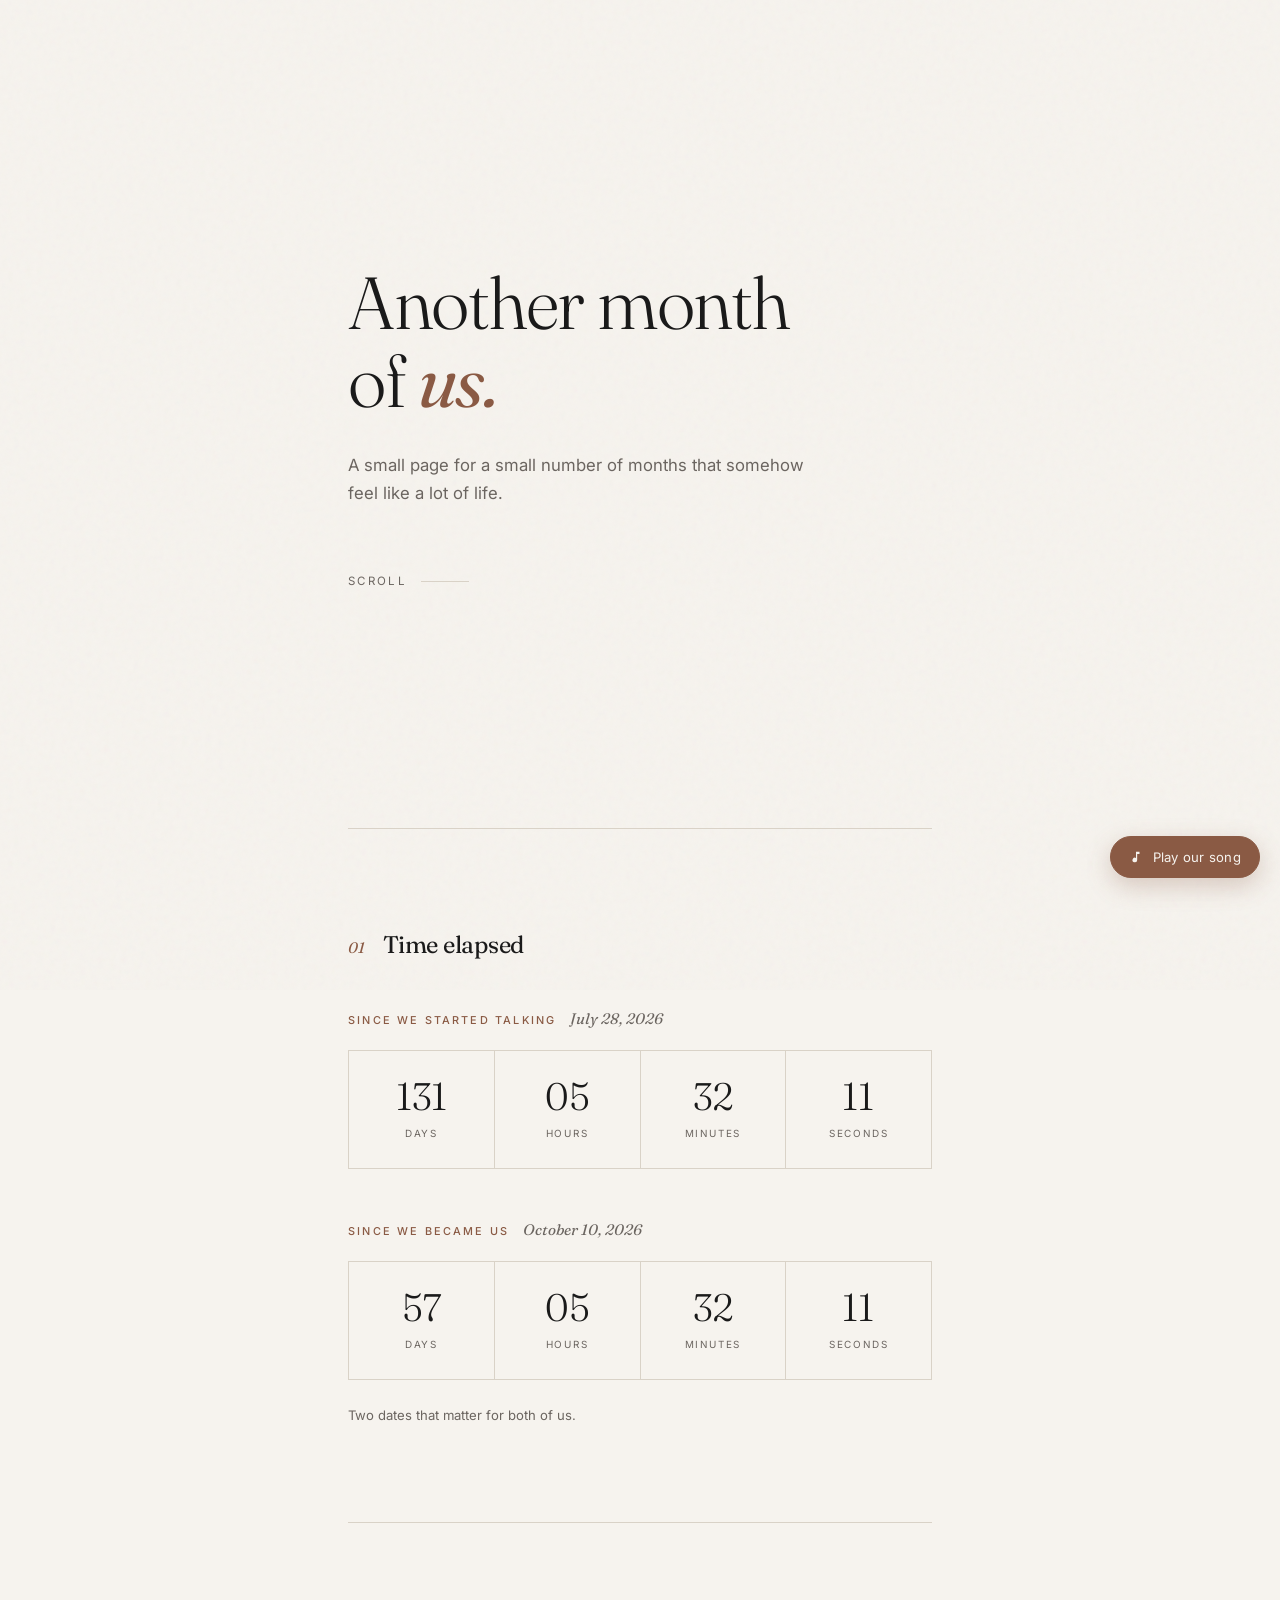
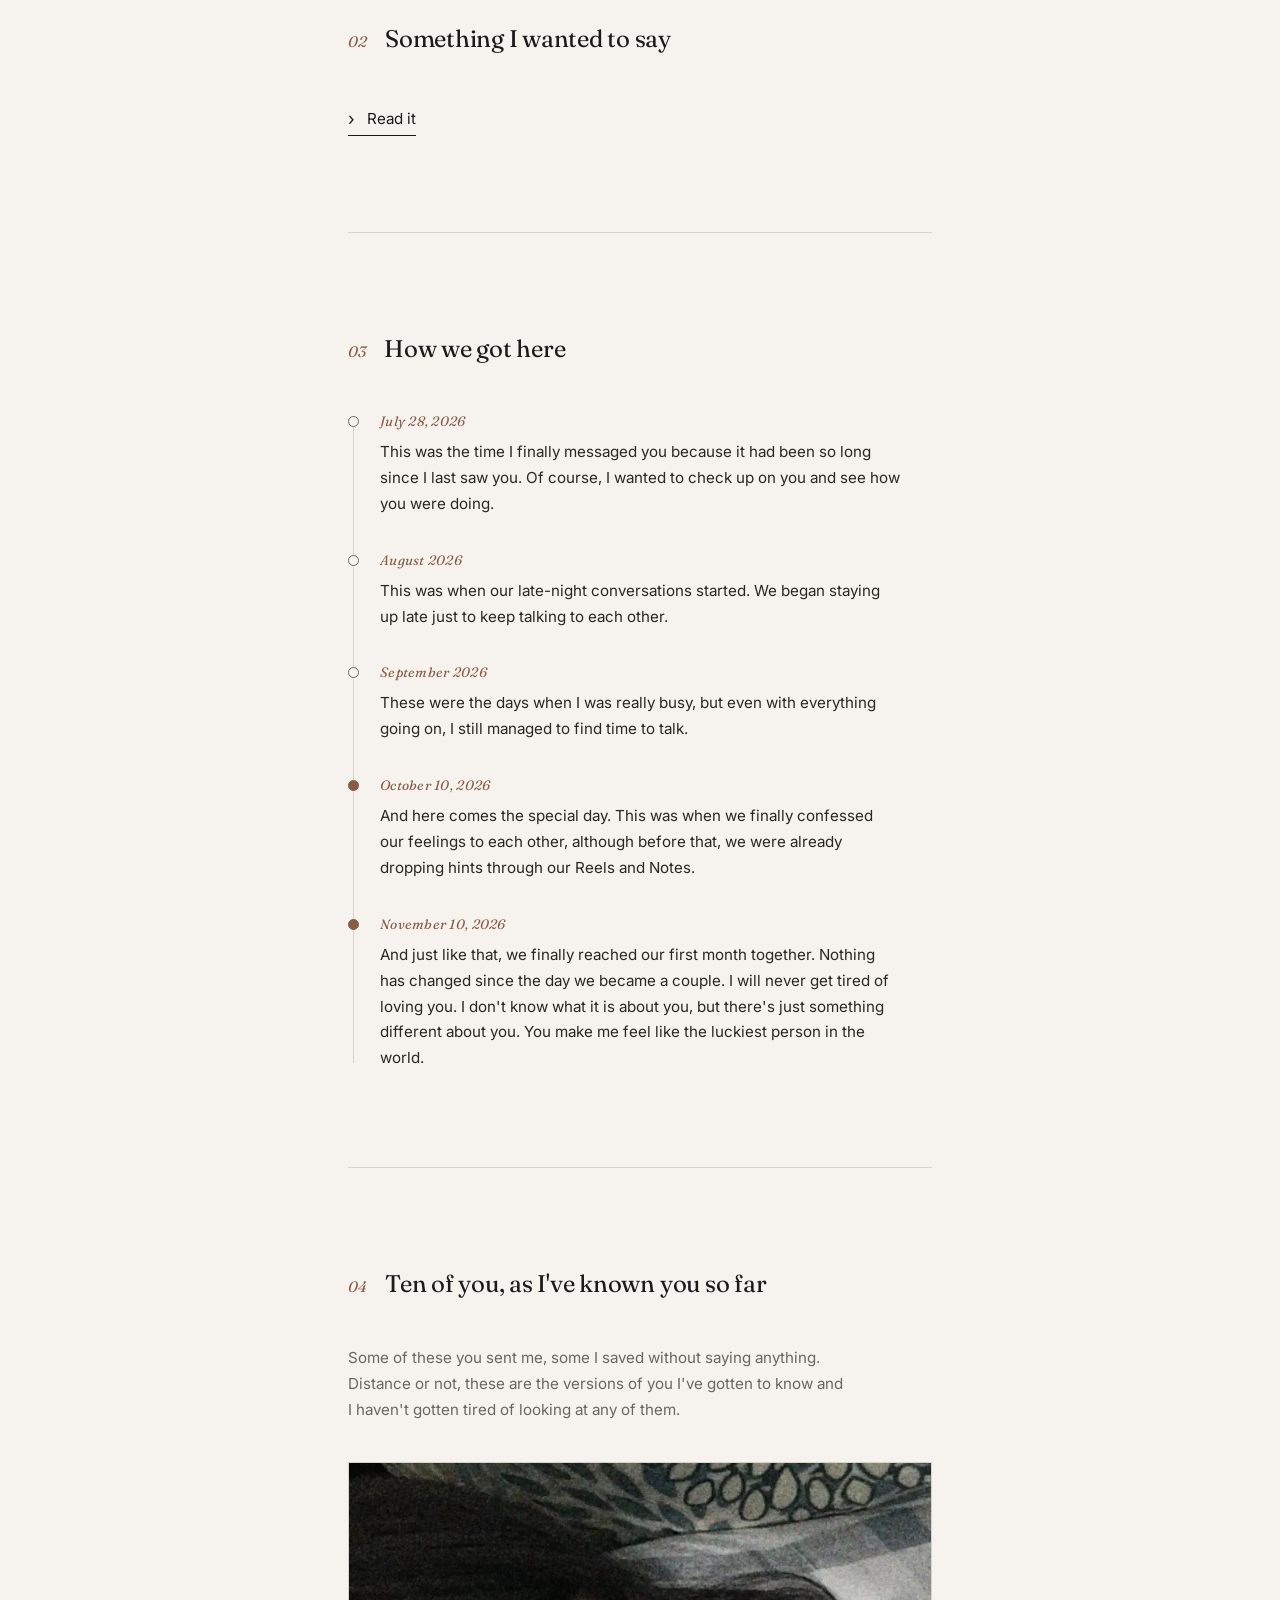
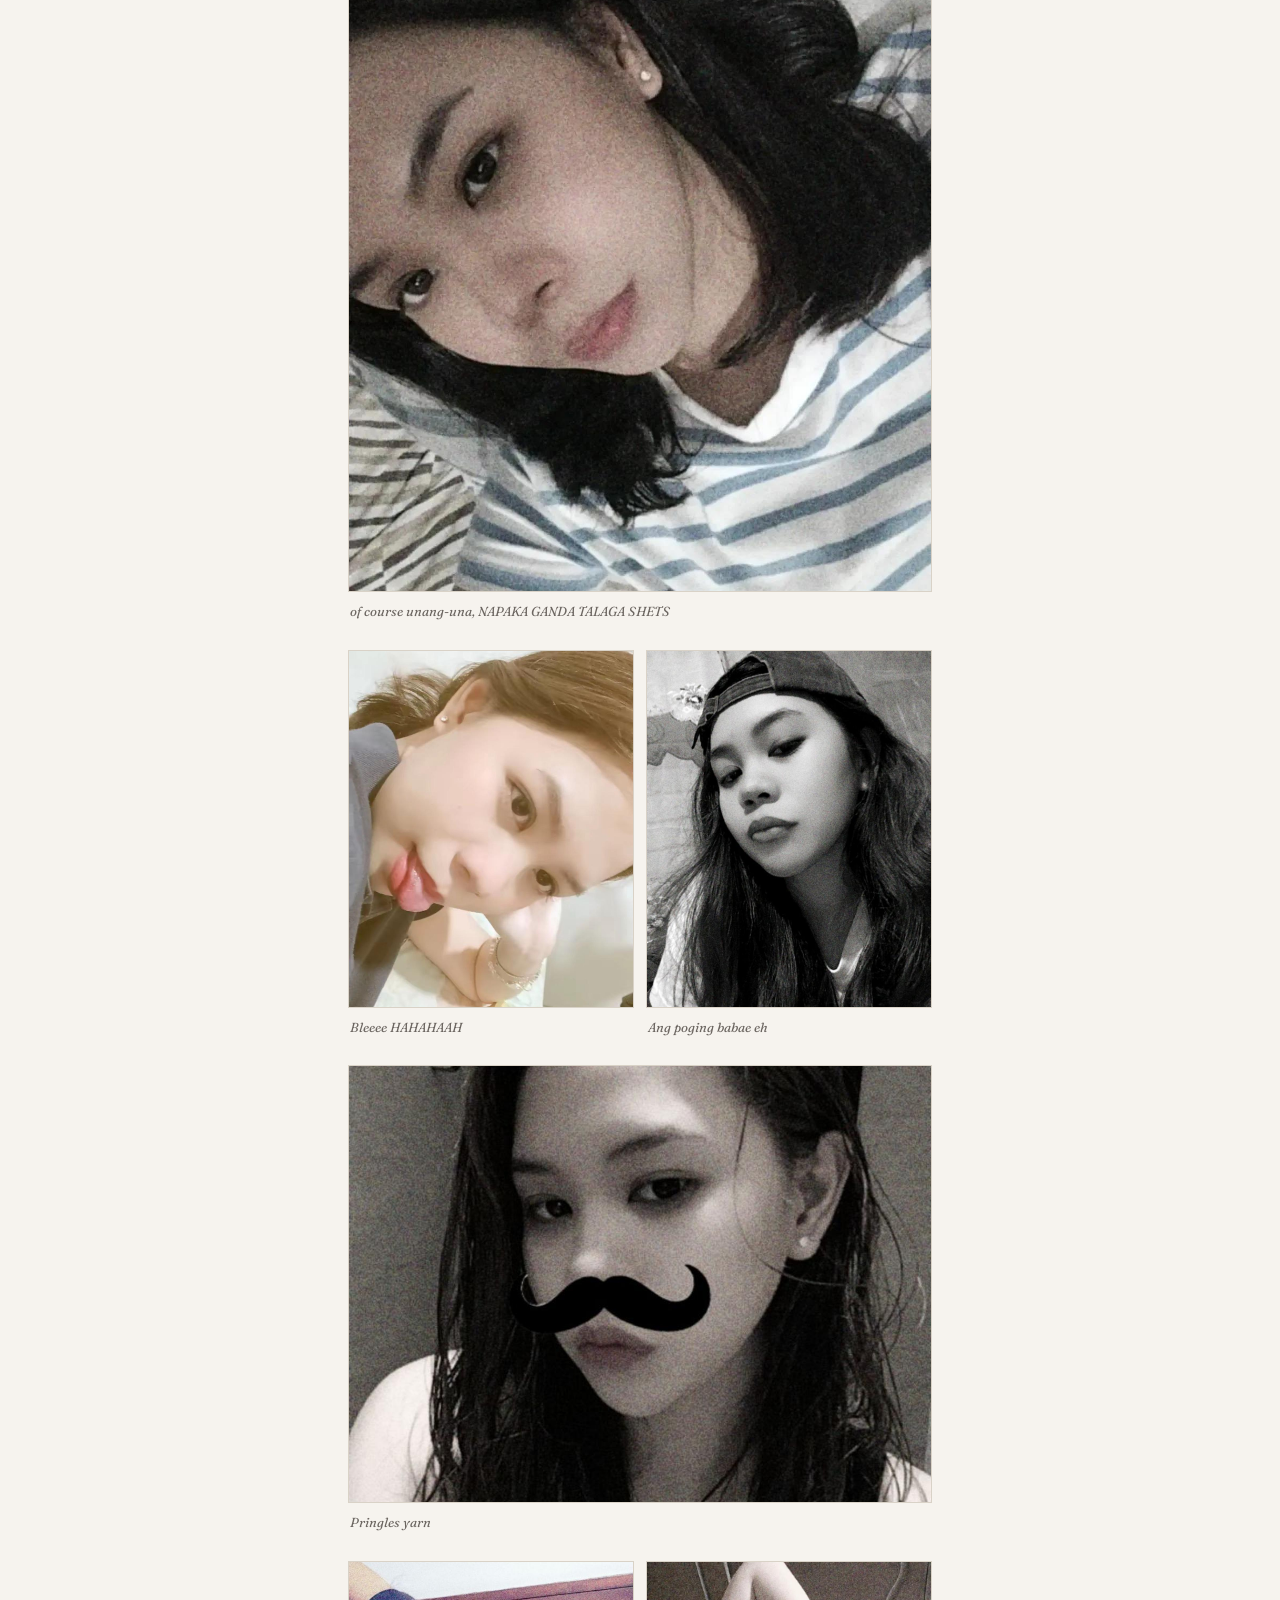
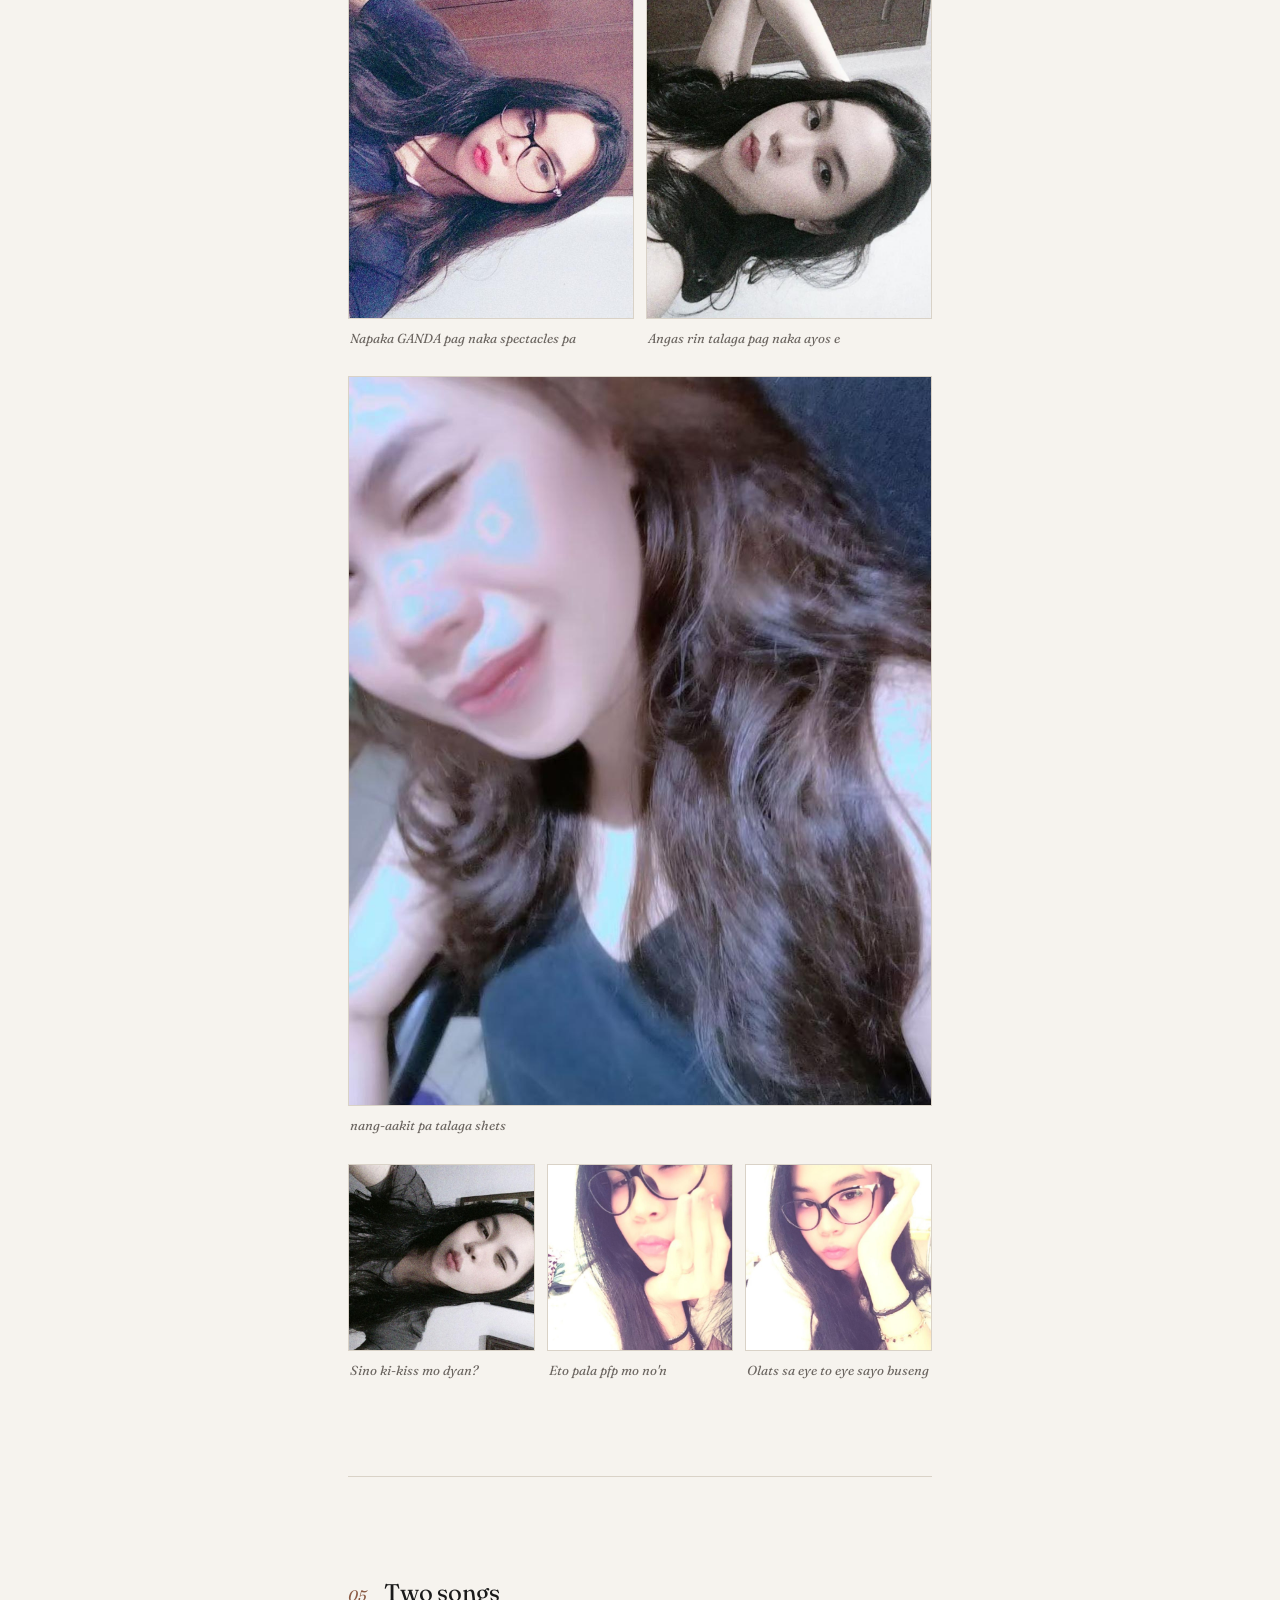
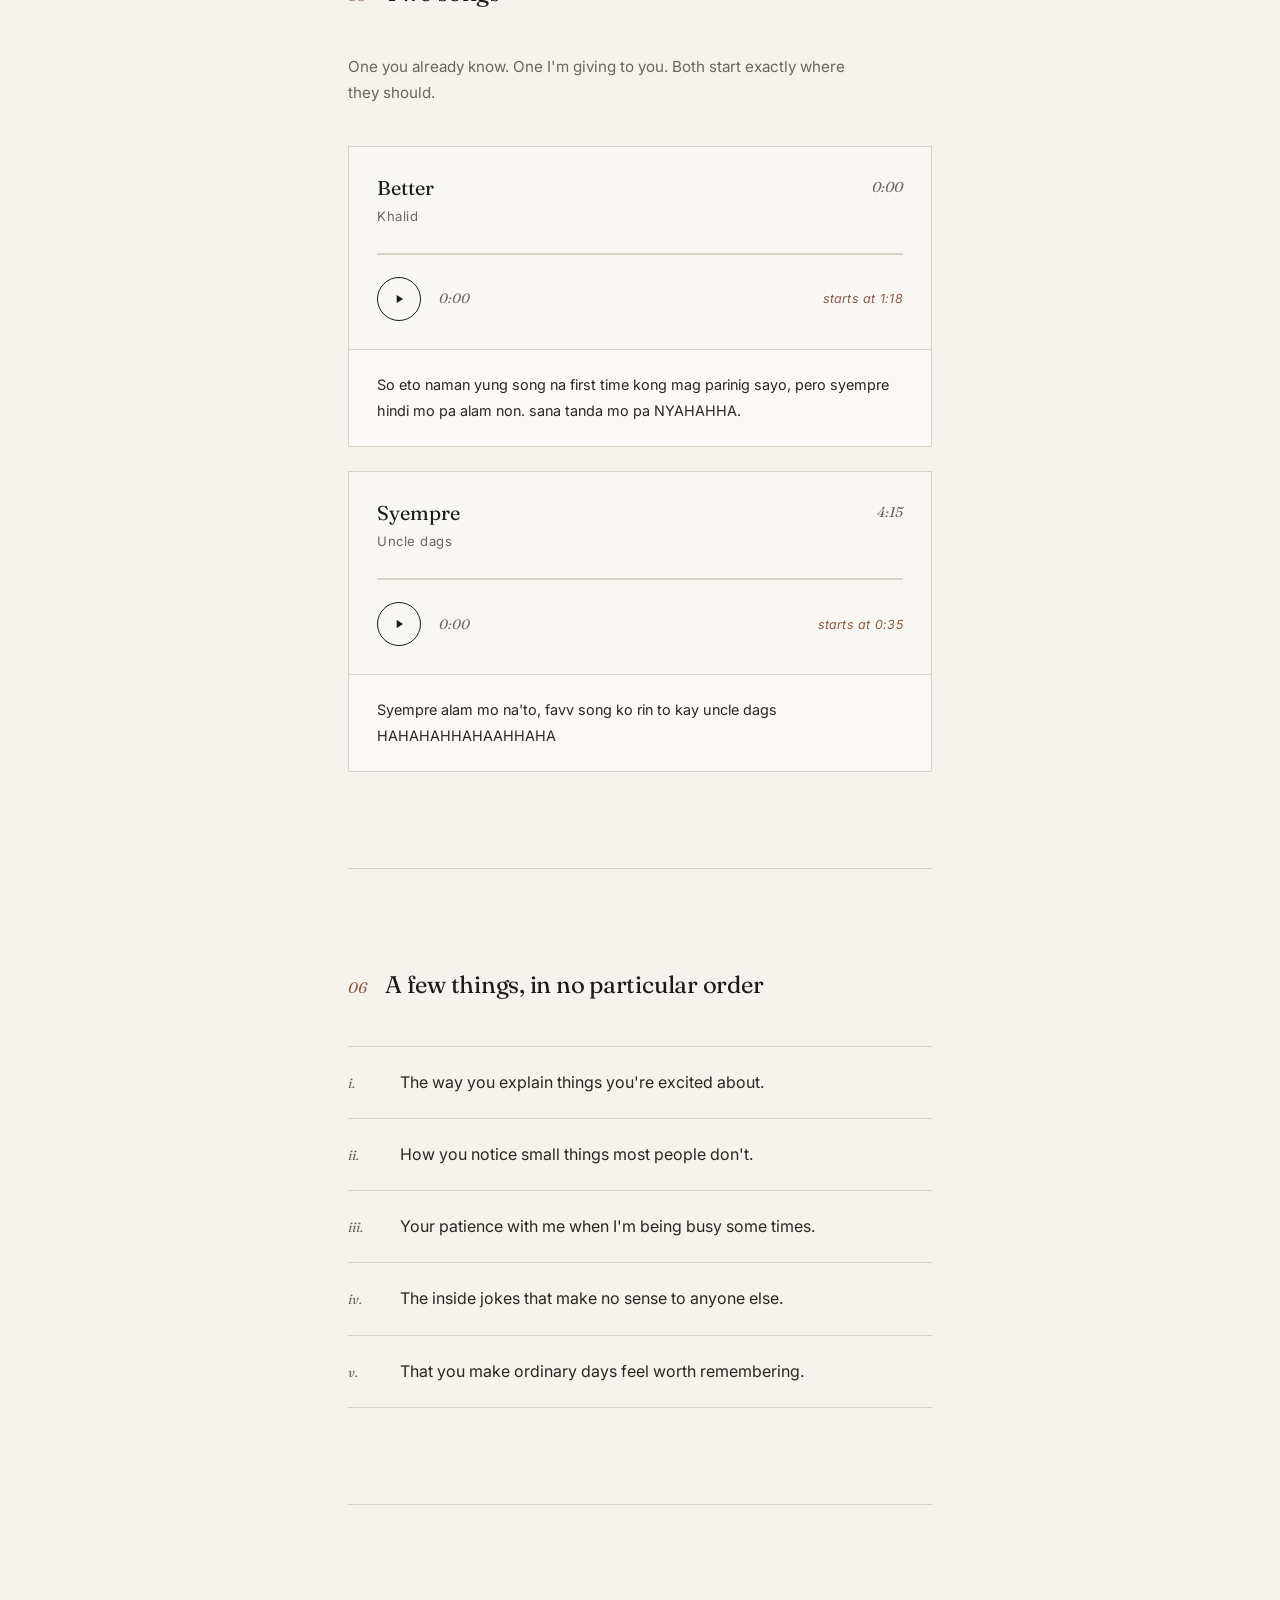
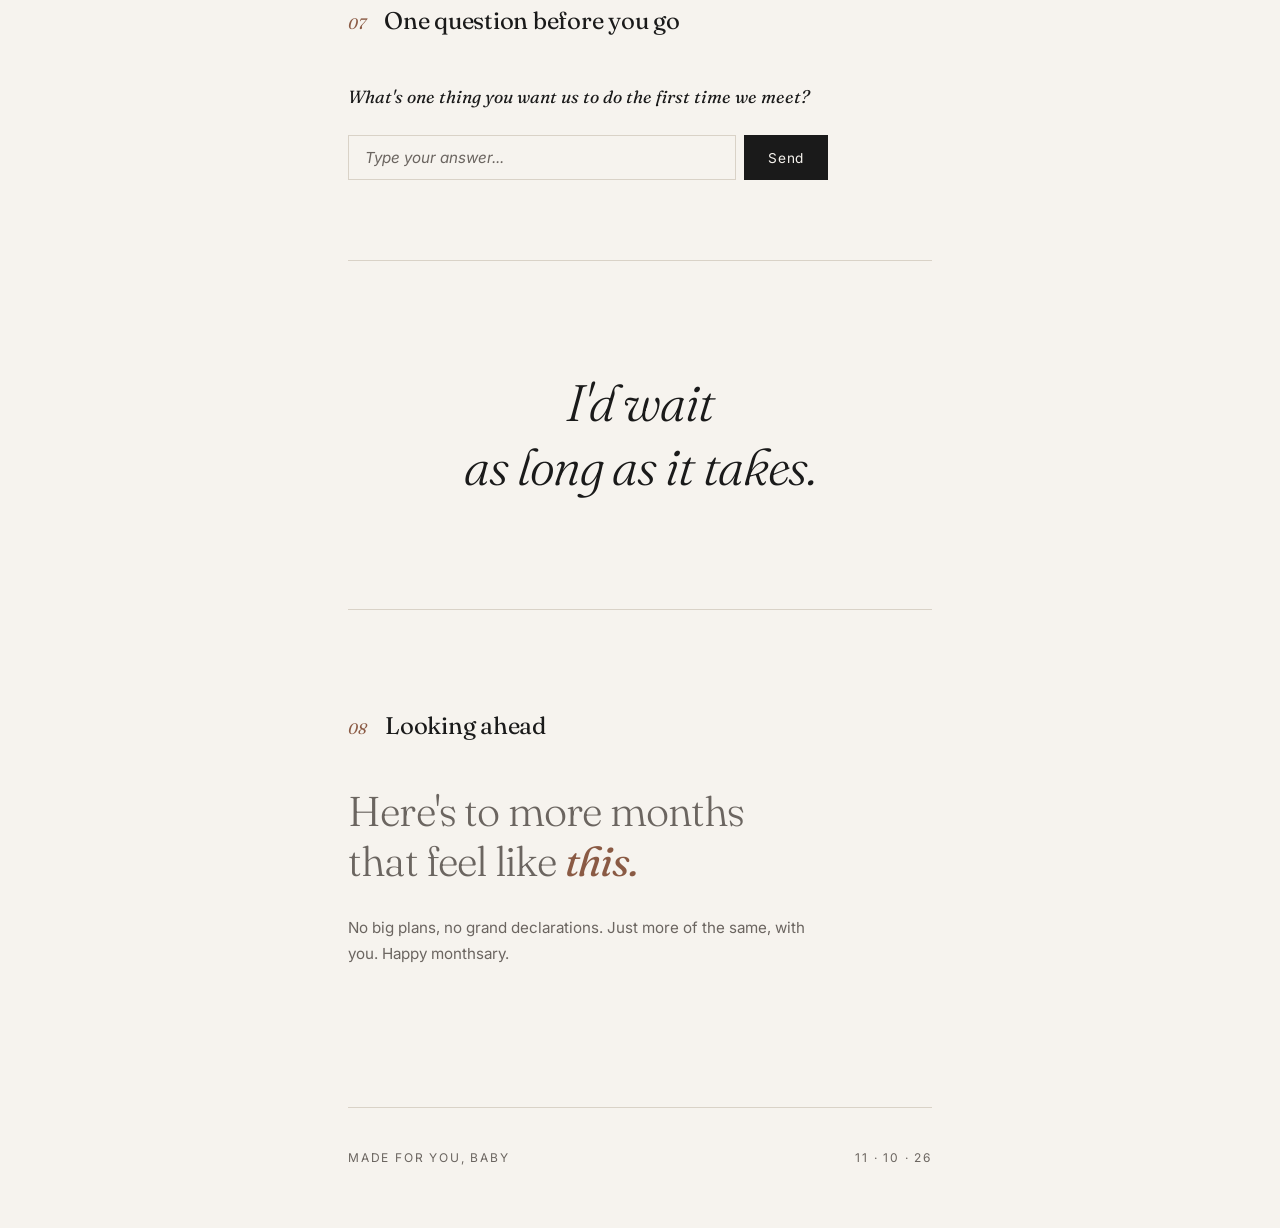
==== commit c79c4714: "new" ====
--- a/main.html
+++ b/main.html
@@ -3,7 +3,7 @@
 <head>
 <meta charset="UTF-8">
 <meta name="viewport" content="width=device-width, initial-scale=1.0">
-<title>November 10</title>
+<title>first month for us</title>
 <link rel="preconnect" href="https://fonts.googleapis.com">
 <link rel="preconnect" href="https://fonts.gstatic.com" crossorigin>
 <link href="https://fonts.googleapis.com/css2?family=Fraunces:opsz,wght@9..144,300;9..144,400;9..144,500&family=Inter:wght@300;400;500&display=swap" rel="stylesheet">
@@ -367,4 +367,4 @@
 <script src="script.js"></script>
 
 </body>
-</html>+</html>
